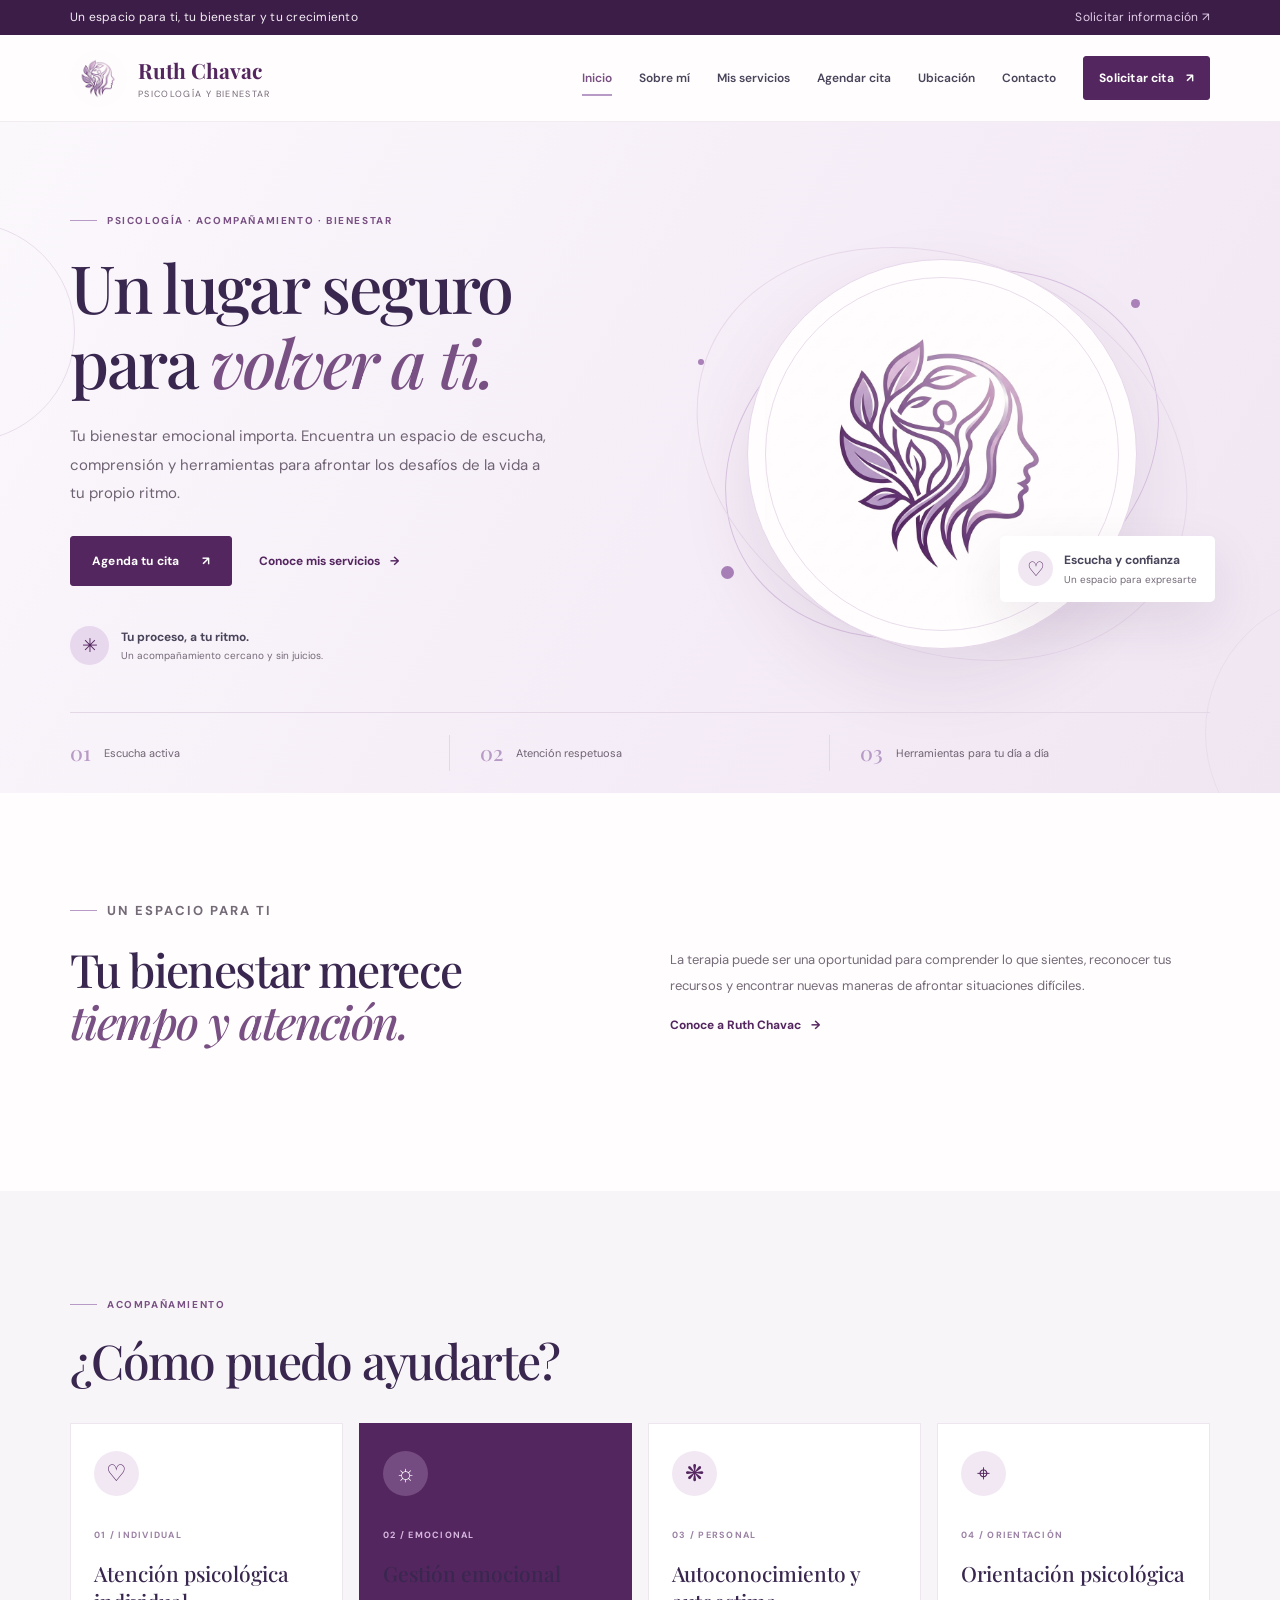
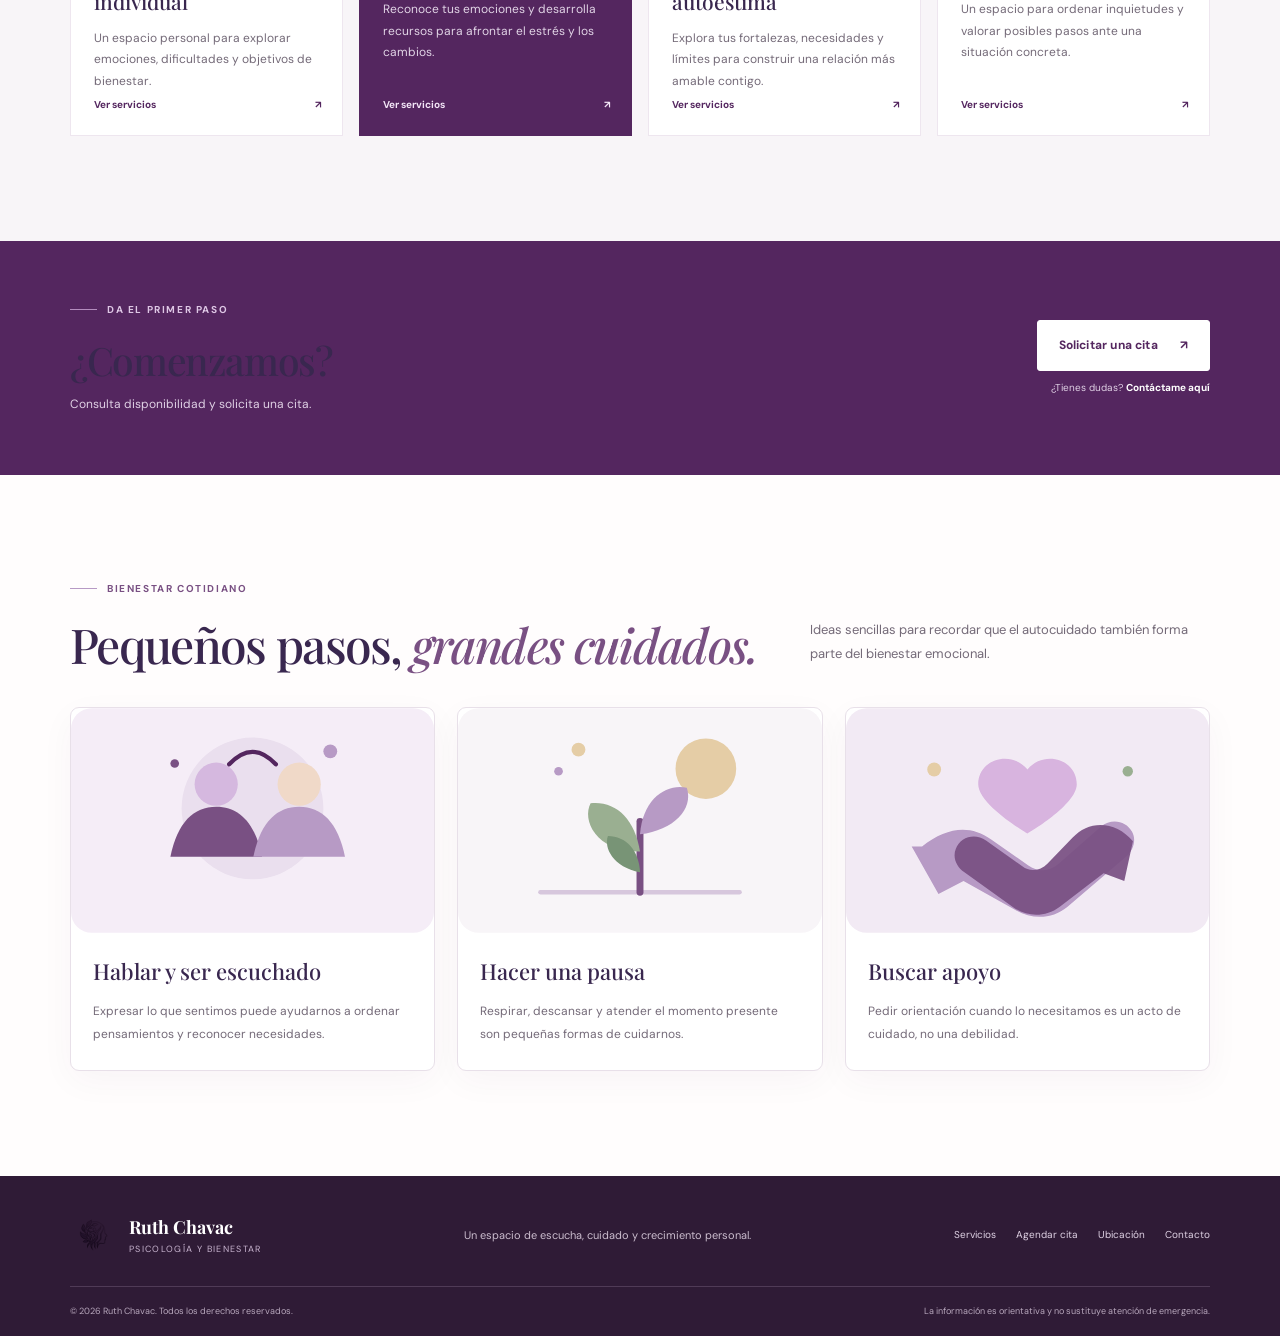
==== index.html @ a1a9e0dd "Add files via upload" ====
<!DOCTYPE html>
<html lang="es">

<head>
    <meta charset="UTF-8">
    <meta name="viewport" content="width=device-width, initial-scale=1.0">

    <meta
        name="description"
        content="Psicología y bienestar emocional con Ruth Chavac."
    >

    <title>Inicio | Ruth Chavac</title>

    <!-- Fuentes de Google -->
    <link rel="preconnect" href="https://fonts.googleapis.com">
    <link
        rel="preconnect"
        href="https://fonts.gstatic.com"
        crossorigin
    >

    <link
        href="https://fonts.googleapis.com/css2?family=DM+Sans:wght@400;500;600;700&family=Playfair+Display:wght@500;600;700&display=swap"
        rel="stylesheet"
    >

    <!-- Estilos y JavaScript -->
    <link rel="stylesheet" href="styles.css">
    <script src="script.js" defer></script>
</head>

<body>

    <!-- Barra superior -->
    <div class="topbar">
        <div class="container topbar-inner">

            <span>
                Un espacio para ti, tu bienestar y tu crecimiento
            </span>

            <a href="contacto.html">
                Solicitar información
                <span aria-hidden="true">↗</span>
            </a>

        </div>
    </div>

    <!-- Encabezado y menú de navegación -->
    <header class="header">
        <div class="container nav-wrap">

            <!-- Logotipo y nombre -->
            <a
                class="brand"
                href="index.html"
                aria-label="Ruth Chavac, inicio"
            >
                <img
                    src="logo-ruth-chavac.jpg"
                    alt="Logotipo de Ruth Chavac"
                >

                <span>
                    <strong>Ruth Chavac</strong>
                    <small>PSICOLOGÍA Y BIENESTAR</small>
                </span>
            </a>

            <!-- Botón del menú para dispositivos móviles -->
            <button
                class="menu-toggle"
                id="menuToggle"
                aria-label="Abrir menú"
                aria-expanded="false"
            >
                ☰
            </button>

            <!-- Menú principal -->
            <nav class="nav" id="mainNav">
                <a href="index.html" class="active">Inicio</a>
                <a href="sobre-mi.html">Sobre mí</a>
                <a href="servicios.html">Mis servicios</a>
                <a href="agendar.html">Agendar cita</a>
                <a href="ubicacion.html">Ubicación</a>
                <a href="contacto.html">Contacto</a>

                <a class="btn btn-small" href="agendar.html">
                    Solicitar cita
                    <span>↗</span>
                </a>
            </nav>

        </div>
    </header>

    <!-- Contenido principal -->
    <main>

        <!-- Sección principal de bienvenida -->
        <section class="hero" id="inicio">

            <!-- Elementos decorativos -->
            <div class="hero-shape shape-one"></div>
            <div class="hero-shape shape-two"></div>

            <div class="container hero-grid">

                <!-- Texto principal -->
                <div class="hero-copy">

                    <p class="eyebrow">
                        <span class="eyebrow-line"></span>
                        PSICOLOGÍA · ACOMPAÑAMIENTO · BIENESTAR
                    </p>

                    <h1>
                        Un lugar seguro para
                        <em>volver a ti.</em>
                    </h1>

                    <p class="hero-text">
                        Tu bienestar emocional importa. Encuentra un espacio
                        de escucha, comprensión y herramientas para afrontar
                        los desafíos de la vida a tu propio ritmo.
                    </p>

                    <!-- Botones de acción -->
                    <div class="hero-actions">

                        <a class="btn" href="agendar.html">
                            Agenda tu cita
                            <span>↗</span>
                        </a>

                        <a class="text-link" href="servicios.html">
                            Conoce mis servicios
                            <span>→</span>
                        </a>

                    </div>

                    <!-- Mensaje destacado -->
                    <div class="hero-note">

                        <span class="note-icon">✳</span>

                        <span>
                            <strong>Tu proceso, a tu ritmo.</strong>
                            <small>
                                Un acompañamiento cercano y sin juicios.
                            </small>
                        </span>

                    </div>

                </div>

                <!-- Elementos gráficos de la portada -->
                <div class="hero-art">

                    <div class="art-orbit orbit-a"></div>
                    <div class="art-orbit orbit-b"></div>

                    <div class="logo-card">
                        <img
                            src="logo-ruth-chavac.jpg"
                            alt="Logotipo de Ruth Chavac"
                        >
                    </div>

                    <div class="floating-note">

                        <span class="floating-icon">♡</span>

                        <span>
                            <strong>Escucha y confianza</strong>
                            <small>Un espacio para expresarte</small>
                        </span>

                    </div>

                    <!-- Detalles decorativos -->
                    <span class="decor-dot dot-a"></span>
                    <span class="decor-dot dot-b"></span>
                    <span class="decor-dot dot-c"></span>

                </div>

            </div>

            <!-- Características del acompañamiento -->
            <div class="container trust-row">

                <div>
                    <strong>01</strong>
                    <span>Escucha activa</span>
                </div>

                <div>
                    <strong>02</strong>
                    <span>Atención respetuosa</span>
                </div>

                <div>
                    <strong>03</strong>
                    <span>Herramientas para tu día a día</span>
                </div>

            </div>

        </section>

        <!-- Presentación breve -->
        <section class="section">
            <div class="container split-feature">

                <div>
                    <p class="eyebrow">
                        <span class="eyebrow-line"></span>
                        UN ESPACIO PARA TI
                    </p>

                    <h2>
                        Tu bienestar merece
                        <br>
                        <em>tiempo y atención.</em>
                    </h2>
                </div>

                <div>
                    <p>
                        La terapia puede ser una oportunidad para comprender
                        lo que sientes, reconocer tus recursos y encontrar
                        nuevas maneras de afrontar situaciones difíciles.
                    </p>

                    <a class="text-link" href="sobre-mi.html">
                        Conoce a Ruth Chavac
                        <span>→</span>
                    </a>
                </div>

            </div>
        </section>

        <!-- Sección de servicios -->
        <section class="section services-section">
            <div class="container">

                <!-- Encabezado de los servicios -->
                <div class="section-heading">

                    <div>
                        <p class="eyebrow">
                            <span class="eyebrow-line"></span>
                            ACOMPAÑAMIENTO
                        </p>

                        <h2>¿Cómo puedo ayudarte?</h2>
                    </div>

               
                </div>

                <!-- Tarjetas de servicios -->
                <div class="services-grid">

                    <!-- Servicio 1 -->
                    <article class="service-card">

                        <div class="service-icon">♡</div>

                        <span class="service-number">
                            01 / INDIVIDUAL
                        </span>

                        <h3>Atención psicológica individual</h3>

                        <p>
                            Un espacio personal para explorar emociones,
                            dificultades y objetivos de bienestar.
                        </p>

                        <a href="servicios.html" class="service-link">
                            Ver servicios
                            <span>↗</span>
                        </a>

                    </article>

                    <!-- Servicio 2 -->
                    <article class="service-card featured">

                        <div class="service-icon">☼</div>

                        <span class="service-number">
                            02 / EMOCIONAL
                        </span>

                        <h3>Gestión emocional</h3>

                        <p>
                            Reconoce tus emociones y desarrolla recursos
                            para afrontar el estrés y los cambios.
                        </p>

                        <a href="servicios.html" class="service-link">
                            Ver servicios
                            <span>↗</span>
                        </a>

                    </article>

                    <!-- Servicio 3 -->
                    <article class="service-card">

                        <div class="service-icon">❋</div>

                        <span class="service-number">
                            03 / PERSONAL
                        </span>

                        <h3>Autoconocimiento y autoestima</h3>

                        <p>
                            Explora tus fortalezas, necesidades y límites
                            para construir una relación más amable contigo.
                        </p>

                        <a href="servicios.html" class="service-link">
                            Ver servicios
                            <span>↗</span>
                        </a>

                    </article>

                    <!-- Servicio 4 -->
                    <article class="service-card">

                        <div class="service-icon">⌖</div>

                        <span class="service-number">
                            04 / ORIENTACIÓN
                        </span>

                        <h3>Orientación psicológica</h3>

                        <p>
                            Un espacio para ordenar inquietudes y valorar
                            posibles pasos ante una situación concreta.
                        </p>

                        <a href="servicios.html" class="service-link">
                            Ver servicios
                            <span>↗</span>
                        </a>

                    </article>

                </div>

              

            </div>
        </section>

        <!-- Llamada a la acción -->
        <section class="contact-strip">
            <div class="container contact-inner">

                <div>
                    <p class="eyebrow light">
                        <span class="eyebrow-line"></span>
                        DA EL PRIMER PASO
                    </p>

                    <h2>¿Comenzamos?</h2>

                    <p>
                        Consulta disponibilidad y solicita una cita.
                    </p>
                </div>

                <div class="contact-actions">

                    <a class="btn btn-light" href="agendar.html">
                        Solicitar una cita
                        <span>↗</span>
                    </a>

                    <p>
                        ¿Tienes dudas?
                        <a href="contacto.html">
                            <strong>Contáctame aquí</strong>
                        </a>
                    </p>

                </div>

            </div>
        </section>

    </main>

        <section class="section visual-wellbeing" aria-labelledby="visual-title">
            <div class="container">
                <div class="section-heading"><div><p class="eyebrow"><span class="eyebrow-line"></span> BIENESTAR COTIDIANO</p><h2 id="visual-title">Pequeños pasos, <em>grandes cuidados.</em></h2></div><p>Ideas sencillas para recordar que el autocuidado también forma parte del bienestar emocional.</p></div>
                <div class="wellbeing-grid">
                    <article class="wellbeing-card"><img src="escucha.svg" alt="Ilustración de dos personas conversando"><h3>Hablar y ser escuchado</h3><p>Expresar lo que sentimos puede ayudarnos a ordenar pensamientos y reconocer necesidades.</p></article>
                    <article class="wellbeing-card"><img src="pausa.svg" alt="Ilustración de una planta creciendo junto a un sol"><h3>Hacer una pausa</h3><p>Respirar, descansar y atender el momento presente son pequeñas formas de cuidarnos.</p></article>
                    <article class="wellbeing-card"><img src="apoyo.svg" alt="Ilustración de manos que ofrecen apoyo"><h3>Buscar apoyo</h3><p>Pedir orientación cuando lo necesitamos es un acto de cuidado, no una debilidad.</p></article>
                </div>
            </div>
        </section>

    <!-- Pie de página -->
    <footer class="footer">

        <div class="container footer-main">

            <!-- Marca -->
            <a class="brand footer-brand" href="index.html">

                <img
                    src="logo-ruth-chavac.jpg"
                    alt=""
                >

                <span>
                    <strong>Ruth Chavac</strong>
                    <small>PSICOLOGÍA Y BIENESTAR</small>
                </span>

            </a>

            <p>
                Un espacio de escucha, cuidado y crecimiento personal.
            </p>

            <!-- Enlaces del pie de página -->
            <div class="footer-links">
                <a href="servicios.html">Servicios</a>
                <a href="agendar.html">Agendar cita</a>
                <a href="ubicacion.html">Ubicación</a>
                <a href="contacto.html">Contacto</a>
            </div>

        </div>

        <!-- Derechos y aviso -->
        <div class="container footer-bottom">

            <span>
                © <span id="year"></span>
                Ruth Chavac. Todos los derechos reservados.
            </span>

            <span>
                La información es orientativa y no sustituye atención
                de emergencia.
            </span>

        </div>

    </footer>

    <!-- Botón para volver al inicio -->
    <button
        id="backToTop"
        class="back-to-top"
        aria-label="Volver arriba"
    >
        ↑
    </button>

</body>
</html>
---- styles.css ----
/* Ruth Chavac — paleta inspirada en el logotipo: ciruela, lavanda y marfil */
:root{--plum:#54265f;--plum-dark:#3c1d47;--purple:#795083;--lavender:#b79ac5;--lilac:#eadfee;--pale:#f8f5f8;--cream:#fffdfd;--ink:#302638;--muted:#746a78;--line:#e8e0e9;--white:#fff;--shadow:0 20px 55px rgba(66,34,75,.10)}
*{box-sizing:border-box}html{scroll-behavior:smooth;scroll-padding-top:90px}body{margin:0;background:var(--cream);color:var(--ink);font-family:"DM Sans",sans-serif;font-size:15px;line-height:1.7}a{color:inherit;text-decoration:none}button,input,select{font:inherit}.container{width:min(1140px,calc(100% - 48px));margin:0 auto}.topbar{background:var(--plum-dark);color:#f4edf6;font-size:12px;letter-spacing:.02em}.topbar-inner{min-height:35px;display:flex;align-items:center;justify-content:space-between}.topbar a{color:#e3cfe9}.header{position:sticky;top:0;z-index:20;background:rgba(255,253,253,.94);backdrop-filter:blur(12px);border-bottom:1px solid rgba(84,38,95,.08)}.nav-wrap{min-height:86px;display:flex;align-items:center;justify-content:space-between;gap:25px}.brand{display:flex;align-items:center;gap:11px;flex-shrink:0}.brand img{width:57px;height:57px;object-fit:contain;border-radius:50%;mix-blend-mode:multiply}.brand span{display:flex;flex-direction:column;line-height:1.35}.brand strong{font-family:"Playfair Display",serif;font-size:21px;color:var(--plum)}.brand small{font-size:9px;letter-spacing:.15em;color:var(--muted);margin-top:4px}.nav{display:flex;align-items:center;gap:27px;font-size:12px;font-weight:600}.nav>a:not(.btn){transition:color .2s}.nav>a:not(.btn):hover,.text-link:hover{color:var(--purple)}.btn{display:inline-flex;align-items:center;justify-content:center;gap:22px;padding:14px 21px;border:1px solid var(--plum);border-radius:3px;background:var(--plum);color:white;font-size:12px;font-weight:700;letter-spacing:.015em;transition:transform .2s,background .2s,box-shadow .2s;cursor:pointer}.btn:hover{background:var(--plum-dark);transform:translateY(-2px);box-shadow:0 9px 22px #54265f26}.btn-small{padding:11px 15px;gap:12px}.menu-toggle{display:none;background:none;border:0;color:var(--plum);font-size:26px;cursor:pointer}.hero{position:relative;overflow:hidden;background:linear-gradient(120deg,#fbf8fc 0%,#f5edf7 56%,#f0e6f2 100%);padding:78px 0 0}.hero-grid{position:relative;z-index:1;display:grid;grid-template-columns:1.02fr .98fr;align-items:center;min-height:465px;gap:45px}.hero-copy{padding:12px 0 42px}.eyebrow{display:flex;align-items:center;gap:10px;color:var(--purple);font-size:10px;letter-spacing:.16em;font-weight:700;margin:0 0 20px}.eyebrow-line{display:inline-block;width:27px;height:1px;background:var(--lavender)}h1,h2,h3,p{margin-top:0}h1,h2{font-family:"Playfair Display",serif;font-weight:500;line-height:1.13;letter-spacing:-.035em}h1{font-size:clamp(43px,5.2vw,68px);max-width:610px;margin-bottom:23px}h1 em,h2 em{font-weight:500;color:var(--purple)}.hero-text{max-width:485px;color:#6f6373;font-size:15px;line-height:1.9}.hero-actions{display:flex;align-items:center;gap:27px;margin-top:28px}.text-link{font-size:12px;font-weight:700;color:var(--plum);transition:color .2s}.text-link span{margin-left:7px}.hero-note{display:flex;align-items:center;gap:12px;margin-top:40px}.note-icon{display:grid;place-items:center;width:39px;height:39px;border-radius:50%;background:#e8d8ed;color:var(--plum);font-size:19px}.hero-note span:last-child,.floating-note span:last-child{display:flex;flex-direction:column}.hero-note strong,.floating-note strong{font-size:12px}.hero-note small,.floating-note small{font-size:10px;color:var(--muted)}.hero-art{position:relative;display:flex;align-items:center;justify-content:center;min-height:420px}.logo-card{position:relative;z-index:2;width:min(390px,83%);aspect-ratio:1/1;display:grid;place-items:center;border-radius:50%;background:#fffdfd;border:1px solid #e6d6ea;box-shadow:0 30px 75px #54265f18;overflow:hidden}.logo-card:before{content:"";position:absolute;inset:17px;border:1px solid #e9ddec;border-radius:50%}.logo-card img{width:91%;height:91%;object-fit:contain;mix-blend-mode:multiply}.art-orbit{position:absolute;border:1px solid #d9c3e0;border-radius:50%;transform:rotate(-25deg)}.orbit-a{width:450px;height:350px}.orbit-b{width:510px;height:390px;transform:rotate(25deg);border-color:#e7d9ea}.floating-note{position:absolute;z-index:3;right:-5px;bottom:62px;display:flex;align-items:center;gap:11px;background:white;padding:14px 18px;box-shadow:var(--shadow);border-radius:5px}.floating-icon{display:grid;place-items:center;background:#f1e7f3;color:var(--plum);width:35px;height:35px;border-radius:50%;font-size:20px}.decor-dot{position:absolute;width:9px;height:9px;background:#a980b8;border-radius:50%}.dot-a{top:55px;right:70px}.dot-b{bottom:85px;left:48px;width:13px;height:13px}.dot-c{top:115px;left:25px;width:6px;height:6px}.hero-shape{position:absolute;border:1px solid #e9ddec;border-radius:50%}.shape-one{width:220px;height:220px;left:-145px;top:100px}.shape-two{width:280px;height:280px;right:-205px;bottom:-80px}.trust-row{position:relative;z-index:2;display:grid;grid-template-columns:repeat(3,1fr);border-top:1px solid #e4d8e7;padding:22px 0;margin-top:5px}.trust-row div{display:flex;align-items:center;gap:13px;padding-left:30px;border-right:1px solid #e4d8e7}.trust-row div:first-child{padding-left:0}.trust-row div:last-child{border:0}.trust-row strong{font-family:"Playfair Display",serif;font-size:21px;color:var(--lavender);font-weight:500}.trust-row span{font-size:11px;color:#6e6272}.section{padding:105px 0}.intro-grid{display:grid;grid-template-columns:.55fr 1.05fr .9fr;gap:35px;align-items:start}.section-kicker{display:flex;gap:10px;align-items:center;color:var(--purple);font-size:10px;letter-spacing:.15em;font-weight:700;padding-top:10px}.intro-content h2,.section-heading h2,.booking-copy h2,.location-copy h2{font-size:clamp(34px,4vw,48px);margin-bottom:21px}.lead{font-family:"Playfair Display",serif;font-size:20px;color:var(--purple);margin-bottom:12px}.intro-content>p:not(.lead){font-size:13px;color:var(--muted);line-height:2}.demo-note{border-left:2px solid var(--lavender);padding:10px 13px;background:var(--pale);font-size:11px!important}.intro-content .text-link{display:inline-block;margin-top:10px}.intro-visual{position:relative;min-height:330px;display:grid;place-items:center}.visual-ring{position:absolute;width:270px;height:270px;border:1px solid #d7c0de;border-radius:50%;box-shadow:0 0 0 20px #f8f2fa,0 0 0 21px #eaddec}.quote-card{position:relative;width:235px;min-height:205px;padding:28px;background:linear-gradient(145deg,#5b3268,#3f2149);color:white;display:flex;flex-direction:column;justify-content:center;box-shadow:var(--shadow)}.quote-mark{font-family:Georgia,serif;font-size:50px;line-height:.8;color:#d7b9e0}.quote-card p{font-family:"Playfair Display",serif;font-size:19px;line-height:1.5;margin:10px 0}.quote-signature{font-size:10px;color:#ddc9e3;letter-spacing:.1em}.leaf-mark{position:absolute;right:10px;top:18px;color:#b999c4;font-size:30px}.services-section{background:var(--pale)}.section-heading{display:flex;align-items:end;justify-content:space-between;gap:50px;margin-bottom:38px}.section-heading h2{margin-bottom:0}.section-heading>p{max-width:420px;color:var(--muted);font-size:13px;margin-bottom:5px}.services-grid{display:grid;grid-template-columns:repeat(4,1fr);gap:16px}.service-card{position:relative;min-height:300px;padding:27px 23px;background:white;border:1px solid #eee6ef;transition:transform .25s,box-shadow .25s}.service-card:hover{transform:translateY(-5px);box-shadow:var(--shadow)}.service-card.featured{background:var(--plum);color:white;border-color:var(--plum)}.service-icon{width:45px;height:45px;display:grid;place-items:center;border-radius:50%;background:#f2e8f4;color:var(--plum);font-size:23px;margin-bottom:25px}.featured .service-icon{background:#754c81;color:white}.service-number{font-size:9px;letter-spacing:.14em;color:#9b81a4;font-weight:700}.featured .service-number{color:#d7b8df}.service-card h3{font-family:"Playfair Display",serif;font-size:21px;line-height:1.35;font-weight:500;margin:12px 0}.service-card p{font-size:12px;line-height:1.85;color:var(--muted);margin-bottom:20px}.featured p{color:#e1d4e6}.service-link{position:absolute;bottom:22px;left:23px;right:20px;display:flex;justify-content:space-between;align-items:center;font-size:10px;font-weight:700;color:var(--plum)}.featured .service-link{color:#f3e6f7}.disclaimer{font-size:10px;color:#8b7d8e;margin:20px 0 0}.process-band{padding:70px 0;background:linear-gradient(120deg,#4b2857,#61396c);color:white}.process-inner{display:grid;grid-template-columns:1fr .85fr;align-items:center;gap:70px}.eyebrow.light{color:#dec7e5}.light .eyebrow-line{background:#b38cbd}.process-inner h2,.contact-inner h2{font-size:clamp(32px,4vw,45px);margin-bottom:0}.process-inner h2 em{color:#d8b9e1}.process-steps{display:grid;gap:20px}.process-steps>div{display:flex;align-items:center;gap:17px}.process-steps>div>span{display:grid;place-items:center;flex:0 0 38px;height:38px;border:1px solid #a986b4;border-radius:50%;color:#ead8ef;font-family:"Playfair Display",serif;font-size:17px}.process-steps p{display:flex;flex-direction:column;margin:0}.process-steps strong{font-size:12px}.process-steps small{color:#d5c3db;font-size:11px}.booking-grid{display:grid;grid-template-columns:.85fr 1.15fr;gap:85px;align-items:start}.booking-copy{padding-top:25px}.booking-copy>p:not(.eyebrow){font-size:13px;color:var(--muted);line-height:2;max-width:410px}.booking-perk{display:flex;gap:13px;margin-top:26px}.booking-perk>span{display:grid;place-items:center;flex:0 0 28px;height:28px;border-radius:50%;background:#eee2f1;color:var(--plum);font-size:13px}.booking-perk div{display:flex;flex-direction:column}.booking-perk strong{font-size:12px}.booking-perk small{font-size:11px;color:var(--muted);margin-top:3px}.booking-form{background:white;border:1px solid var(--line);padding:34px;box-shadow:0 18px 55px #4d2a5810}.form-heading{display:flex;justify-content:space-between;align-items:center;margin-bottom:24px}.form-overline{font-size:9px;letter-spacing:.15em;color:var(--purple);font-weight:700}.form-heading h3{font-family:"Playfair Display",serif;font-weight:500;font-size:27px;margin:3px 0 0}.form-flower{font-size:28px;color:var(--lavender)}.booking-form label{display:flex;flex-direction:column;gap:7px;font-size:11px;font-weight:700;margin-bottom:17px}.form-row{display:grid;grid-template-columns:1fr 1fr;gap:15px}.booking-form input:not([type=checkbox]),.booking-form select{width:100%;min-width:0;border:1px solid #e4dce6;background:#fdfbfd;padding:12px 11px;color:var(--ink);border-radius:2px;outline:none;font-size:11px;font-weight:400;transition:border .2s,box-shadow .2s}.booking-form input:focus,.booking-form select:focus{border-color:#a883b5;box-shadow:0 0 0 3px #eadfee}.booking-form input::placeholder{color:#a69aa9}.optional{font-weight:400;color:#8e8291}.booking-form .consent{flex-direction:row;align-items:flex-start;gap:10px;font-size:10px;line-height:1.7;color:var(--muted);font-weight:400}.consent input{margin-top:4px;accent-color:var(--plum)}.submit-btn{width:100%;margin-top:3px}.form-privacy{font-size:9px;line-height:1.7;color:#948797;margin:13px 0 0}.form-message{display:none;margin-top:15px;padding:13px;background:#f0e8f3;color:var(--plum);font-size:12px;border-left:3px solid var(--purple)}.form-message.visible{display:block}.location-section{background:#faf7fb}.location-grid{display:grid;grid-template-columns:.8fr 1.2fr;gap:70px;align-items:center}.location-copy>p:not(.eyebrow){color:var(--muted);font-size:13px;line-height:1.9}.location-detail{display:flex;gap:14px;align-items:center;margin:25px 0}.detail-icon{display:grid;place-items:center;width:42px;height:42px;border:1px solid #e3d5e8;border-radius:50%;font-size:20px;color:var(--plum)}.location-detail div{display:flex;flex-direction:column}.location-detail strong{font-size:12px}.location-detail small{font-size:11px;color:var(--muted)}.location-copy .text-link{display:inline-block;margin-top:8px}.map-placeholder{position:relative;min-height:350px;overflow:hidden;background:#eee5f0;border:1px solid #e2d3e7;display:grid;place-items:center}.map-grid{position:absolute;inset:-20%;opacity:.6;background-image:linear-gradient(28deg,transparent 46%,#d5c3dc 47%,#d5c3dc 48%,transparent 49%),linear-gradient(112deg,transparent 46%,#d5c3dc 47%,#d5c3dc 48%,transparent 49%),linear-gradient(0deg,transparent 48%,#fff 49%,#fff 51%,transparent 52%);background-size:110px 90px,150px 120px,80px 80px;transform:rotate(-9deg)}.map-pin{position:relative;z-index:1;display:grid;place-items:center;width:66px;height:66px;border-radius:50% 50% 50% 8px;transform:rotate(-45deg);background:var(--plum);box-shadow:0 10px 30px #54265f3b}.map-pin span{color:white;font-size:30px;transform:rotate(45deg)}.map-label{position:absolute;z-index:2;bottom:28px;left:28px;right:28px;display:flex;flex-direction:column;background:white;padding:16px 20px;box-shadow:var(--shadow)}.map-label strong{font-size:12px}.map-label small{font-size:10px;color:var(--muted)}.map-caption{position:absolute;top:18px;right:18px;background:#fffdfddd;color:var(--purple);font-size:9px;letter-spacing:.12em;padding:7px 10px}.contact-strip{background:var(--plum);color:white;padding:60px 0}.contact-inner{display:flex;align-items:center;justify-content:space-between;gap:35px}.contact-inner h2{font-size:39px}.contact-inner>div:first-child>p:last-child{color:#e0d1e5;font-size:12px;margin:12px 0 0}.btn-light{background:#fff;color:var(--plum);border-color:#fff}.btn-light:hover{background:#f1e6f4;color:var(--plum-dark)}.contact-actions{text-align:right}.contact-actions p{font-size:10px;color:#e0d1e5;margin:8px 0 0}.contact-actions strong{color:white}.footer{background:#2f1b36;color:white;padding:35px 0 0}.footer-main{display:flex;align-items:center;justify-content:space-between;gap:20px;padding-bottom:27px}.footer-brand img{width:48px;height:48px;background:#fff;border-radius:50%}.footer-brand strong{color:#fff;font-size:18px}.footer-brand small{color:#c9b5d0}.footer-main>p{font-size:11px;color:#cbbdce;margin:0}.footer-links{display:flex;gap:20px;font-size:10px;color:#e0d3e5}.footer-links a:hover{color:#fff}.footer-bottom{display:flex;justify-content:space-between;gap:20px;border-top:1px solid #503b57;padding:17px 0;color:#b7a7bc;font-size:9px}.back-to-top{position:fixed;right:22px;bottom:22px;z-index:10;width:40px;height:40px;border:0;background:var(--plum);color:white;font-size:20px;box-shadow:var(--shadow);cursor:pointer;opacity:0;pointer-events:none;transition:opacity .2s}.back-to-top.visible{opacity:1;pointer-events:auto}
@media(max-width:1000px){.nav{gap:15px}.nav-wrap{gap:15px}.nav>a:not(.btn){font-size:11px}.services-grid{grid-template-columns:repeat(2,1fr)}.intro-grid{grid-template-columns:.4fr 1fr}.intro-visual{grid-column:2;min-height:260px}.booking-grid{gap:40px}.location-grid{gap:35px}}
@media(max-width:760px){.container{width:min(100% - 34px,540px)}.topbar-inner{justify-content:center;text-align:center;min-height:32px}.topbar-inner>span{font-size:10px}.topbar-inner>a{display:none}.nav-wrap{min-height:73px}.brand img{width:48px;height:48px}.brand strong{font-size:18px}.menu-toggle{display:block}.nav{display:none;position:absolute;top:73px;left:0;right:0;padding:20px 24px 25px;background:#fffdfd;box-shadow:0 15px 20px #3c1d4710;align-items:stretch;flex-direction:column;gap:17px}.nav.open{display:flex}.nav>a:not(.btn){font-size:13px}.nav .btn{align-self:flex-start}.hero{padding-top:38px}.hero-grid{grid-template-columns:1fr;gap:0}.hero-copy{padding:20px 0 0}.hero-copy .eyebrow{font-size:9px}h1{font-size:48px}.hero-text{font-size:13px}.hero-art{min-height:330px;margin-top:0}.logo-card{width:min(285px,75%)}.orbit-a{width:350px;height:270px}.orbit-b{width:380px;height:300px}.floating-note{right:0;bottom:28px;padding:10px 12px}.trust-row{grid-template-columns:1fr;gap:12px;padding:20px 0}.trust-row div,.trust-row div:first-child{padding:0;border:0}.trust-row strong{font-size:18px}.section{padding:70px 0}.intro-grid{grid-template-columns:1fr;gap:22px}.section-kicker{padding-top:0}.intro-content h2,.section-heading h2,.booking-copy h2,.location-copy h2{font-size:38px}.intro-visual{grid-column:auto;min-height:300px}.section-heading{display:block}.section-heading>p{margin-top:17px}.services-grid{grid-template-columns:1fr}.service-card{min-height:260px;padding:24px}.service-link{left:24px}.process-band{padding:55px 0}.process-inner{grid-template-columns:1fr;gap:30px}.process-inner h2{font-size:36px}.booking-grid{grid-template-columns:1fr;gap:30px}.booking-copy{padding-top:0}.booking-form{padding:24px 18px}.form-row{grid-template-columns:1fr;gap:0}.location-grid{grid-template-columns:1fr;gap:30px}.map-placeholder{min-height:290px}.contact-inner{align-items:flex-start;flex-direction:column}.contact-inner h2{font-size:34px}.contact-actions{text-align:left}.footer-main{align-items:flex-start;flex-direction:column}.footer-main>p{max-width:280px}.footer-bottom{flex-direction:column;gap:7px}.back-to-top{right:14px;bottom:14px}}
@media(prefers-reduced-motion:reduce){html{scroll-behavior:auto}*,*:before,*:after{transition:none!important}}


.nav a.active{color:var(--purple);position:relative}.nav a.active:after{content:"";position:absolute;left:0;right:0;bottom:-8px;height:2px;background:var(--lavender)}.page-hero{padding:74px 0 68px;background:linear-gradient(120deg,#fbf8fc,#f0e6f2);border-bottom:1px solid #eee4f0}.page-hero h1{font-size:clamp(42px,5vw,61px);max-width:800px;margin:0 0 18px}.page-hero p:not(.eyebrow){max-width:650px;color:var(--muted);font-size:14px}.about-page-grid{display:grid;grid-template-columns:.75fr 1.25fr;gap:70px;align-items:center}.about-logo{min-height:330px;display:grid;place-items:center;background:#f7f0f8;border:1px solid #eaddec;border-radius:48% 48% 46% 46%;overflow:hidden}.about-logo img{width:100%;max-width:350px;mix-blend-mode:multiply}.about-page-grid h2,.contact-page-grid h2{font-family:"Playfair Display",serif;font-size:clamp(34px,4vw,47px);font-weight:500;line-height:1.2}.about-page-grid p:not(.eyebrow),.contact-page-grid p:not(.eyebrow){font-size:13px;color:var(--muted);line-height:2}.notice{padding:14px 16px;background:#f5edf7;border-left:3px solid var(--lavender);font-size:11px;line-height:1.8;color:#6b5572;margin:24px 0}.about-page-grid .btn{margin-top:8px}.soft-section{background:var(--pale)}.values-grid{display:grid;grid-template-columns:repeat(3,1fr);gap:24px}.values-grid>div{background:#fff;padding:28px;border:1px solid var(--line)}.values-grid span{font-family:"Playfair Display",serif;font-size:25px;color:var(--lavender)}.values-grid h3{font-family:"Playfair Display",serif;font-size:22px;font-weight:500;margin:12px 0}.values-grid p{font-size:12px;color:var(--muted);line-height:1.9;margin-bottom:0}.service-notice{margin-top:30px}.center-action{text-align:center;margin-top:28px}.split-feature{display:grid;grid-template-columns:1fr 1fr;gap:60px;align-items:center}.split-feature h2{font-size:clamp(34px,4vw,46px)}.split-feature p{color:var(--muted);font-size:13px;line-height:2}.contact-page-grid{display:grid;grid-template-columns:1fr .8fr;gap:70px;align-items:start}.contact-info-card{display:flex;align-items:center;gap:14px;margin:25px 0}.contact-info-card div{display:flex;flex-direction:column}.contact-info-card strong{font-size:12px}.contact-info-card small{font-size:11px;color:var(--muted)}.contact-panel{position:relative;padding:40px;background:linear-gradient(145deg,#5b3268,#3f2149);color:#fff;overflow:hidden}.contact-panel .eyebrow{color:#dec7e5}.contact-panel h2{font-size:33px;color:white}.contact-panel p:not(.eyebrow){color:#e0d1e5}.contact-panel .text-link{display:block;color:#f1e2f6;margin-top:23px}.panel-flower{position:absolute;right:24px;top:14px;color:#bd9ac9;font-size:33px}.booking-form{border-radius:3px}
@media(max-width:1000px){.about-page-grid,.contact-page-grid{gap:35px}.nav{gap:12px}.nav a{font-size:10px!important}}
@media(max-width:760px){.page-hero{padding:48px 0 42px}.page-hero h1{font-size:43px}.about-page-grid,.contact-page-grid,.split-feature{grid-template-columns:1fr;gap:30px}.about-logo{min-height:240px}.about-logo img{max-width:260px}.values-grid{grid-template-columns:1fr}.contact-panel{padding:30px 24px}.nav a.active:after{display:none}}

/* Mejoras de presentación profesional y componentes de evaluación */
.profile-section{background:#fffdfd}.section-heading{display:flex;align-items:end;justify-content:space-between;gap:35px;margin-bottom:36px}.section-heading h2{font-size:clamp(34px,4vw,48px);margin-bottom:0}.section-heading>p{max-width:400px;color:var(--muted);font-size:13px;line-height:1.9;margin-bottom:4px}.profile-cards{display:grid;grid-template-columns:repeat(3,1fr);gap:20px}.profile-card{padding:28px;background:white;border:1px solid var(--line);box-shadow:0 10px 35px rgba(66,34,75,.04);border-radius:8px}.profile-number{font-size:9px;letter-spacing:.14em;font-weight:700;color:var(--purple)}.profile-card h3,.cv-panel h3,.approach-step h3,.wellbeing-card h3{font-family:'Playfair Display',serif;font-weight:500;font-size:22px;margin:15px 0 10px}.profile-card p,.cv-panel p,.approach-step p,.wellbeing-card p{font-size:12px;line-height:1.9;color:var(--muted);margin:0}.cv-panel{margin-top:24px;padding:30px 34px;display:flex;align-items:center;justify-content:space-between;gap:30px;background:linear-gradient(120deg,#f8f2fa,#f0e6f2);border:1px solid #e9ddec;border-radius:8px}.cv-panel h3{margin:8px 0}.cv-panel p:not(.eyebrow){max-width:620px}.cv-panel .eyebrow{margin-bottom:5px}.approach-infographic{display:grid;grid-template-columns:repeat(4,1fr);gap:15px}.approach-step{display:flex;gap:13px;padding:22px 18px;background:white;border:1px solid var(--line);border-radius:8px}.approach-step>span{flex-shrink:0;display:grid;place-items:center;width:37px;height:37px;border-radius:50%;background:#eadfee;color:var(--plum);font-family:'Playfair Display',serif;font-size:17px}.approach-step h3{font-size:19px;margin:2px 0 8px}.video-grid{display:grid;grid-template-columns:1fr 1fr;gap:60px;align-items:center}.video-grid h2{font-size:clamp(34px,4vw,46px)}.video-grid p:not(.eyebrow){font-size:13px;line-height:1.9;color:var(--muted)}.video-instruction{padding:13px 16px;border-left:3px solid var(--lavender);background:#f8f3fa;font-size:11px!important}.video-placeholder{min-height:280px;display:flex;align-items:center;justify-content:center;flex-direction:column;gap:12px;text-align:center;padding:30px;background:linear-gradient(145deg,#f5edf7,#e9dced);border:1px dashed #b79ac5;border-radius:10px;color:var(--plum)}.video-placeholder small{max-width:270px;color:var(--muted);font-size:11px}.play-mark{display:grid;place-items:center;width:64px;height:64px;border-radius:50%;background:var(--plum);color:#fff;padding-left:4px;box-shadow:0 10px 25px #54265f25}.wellbeing-grid{display:grid;grid-template-columns:repeat(3,1fr);gap:22px}.wellbeing-card{overflow:hidden;border:1px solid var(--line);border-radius:9px;background:#fff;box-shadow:0 10px 35px rgba(66,34,75,.04)}.wellbeing-card img{display:block;width:100%;height:auto;aspect-ratio:420/260;object-fit:cover}.wellbeing-card h3,.wellbeing-card p{margin-left:22px;margin-right:22px}.wellbeing-card h3{margin-top:20px}.wellbeing-card p{margin-bottom:24px}.social-links{margin-top:28px;padding:18px;background:#f8f3fa;border-radius:6px}.social-links strong{font-size:12px}.social-links p{margin:5px 0 0;color:var(--muted);font-size:11px;line-height:1.7}.contact-info-card a{color:var(--purple);text-decoration:underline;text-underline-offset:3px}.centered-heading{align-items:center;flex-direction:column;text-align:center}.centered-heading>p{max-width:560px}
@media(max-width:760px){.section-heading{display:block}.section-heading>p{margin-top:16px}.profile-cards,.approach-infographic,.wellbeing-grid,.video-grid{grid-template-columns:1fr}.cv-panel{align-items:flex-start;flex-direction:column;padding:24px}.approach-step{padding:20px}.video-grid{gap:25px}.video-placeholder{min-height:220px}}
        :root {
            --ruth-purple: #68478c;
            --ruth-dark: #39274f;
            --ruth-light: #f5f0fa;
            --ruth-pink: #f8edf4;
            --ruth-text: #49445a;
            --ruth-white: #ffffff;
        }

        body {
            color: var(--ruth-text);
            font-family: "DM Sans", sans-serif;
        }

        h1,
        h2,
        h3 {
            color: var(--ruth-dark);
            font-family: "Playfair Display", serif;
        }

        .ruth-container {
            width: min(1120px, 92%);
            margin: 0 auto;
        }

        .ruth-hero {
            padding: 75px 0;
            background: linear-gradient(120deg, #f6f0fa, #fffafd);
        }

        .ruth-hero h1 {
            max-width: 780px;
            margin: 15px 0;
            font-size: clamp(2.2rem, 5vw, 3.5rem);
        }

        .ruth-hero h1 em,
        .ruth-section h2 em {
            color: var(--ruth-purple);
        }

        .ruth-eyebrow {
            color: var(--ruth-purple);
            font-size: 0.76rem;
            font-weight: 700;
            letter-spacing: 2px;
            text-transform: uppercase;
        }

        .ruth-section {
            padding: 70px 0;
        }

        .ruth-soft {
            background: var(--ruth-light);
        }

        .ruth-heading {
            margin-bottom: 35px;
        }

        .ruth-heading h2 {
            margin: 10px 0;
            font-size: clamp(1.9rem, 4vw, 2.7rem);
        }

        .ruth-heading > p {
            max-width: 680px;
            line-height: 1.8;
        }

        .ruth-about-grid {
            display: grid;
            grid-template-columns: minmax(220px, 0.8fr) 1.4fr;
            gap: 45px;
            align-items: start;
        }

        .ruth-photo-frame {
            padding: 12px;
            background: white;
            border-radius: 22px;
            box-shadow: 0 10px 35px rgba(57, 39, 79, 0.09);
        }

        .ruth-photo {
            display: block;
            width: 100%;
            aspect-ratio: 4 / 5;
            object-fit: cover;
            border-radius: 15px;
            background: #eee7f4;
        }

        .ruth-photo-caption {
            margin-top: 14px;
            text-align: center;
            color: var(--ruth-purple);
            font-style: italic;
        }

        .ruth-bio p {
            line-height: 1.85;
            margin-bottom: 17px;
        }

        .ruth-personal-card {
            margin-top: 25px;
            padding: 25px;
            border-radius: 18px;
            background: var(--ruth-light);
        }

        .ruth-personal-card h3 {
            margin-top: 0;
        }

        .ruth-personal-card p {
            margin: 12px 0;
            line-height: 1.7;
        }

        .ruth-profile-grid {
            display: grid;
            grid-template-columns: repeat(3, minmax(0, 1fr));
            gap: 20px;
        }

        .ruth-card {
            padding: 25px;
            background: white;
            border: 1px solid #eee6f4;
            border-radius: 18px;
            box-shadow: 0 8px 25px rgba(57, 39, 79, 0.04);
        }

        .ruth-card-number {
            color: var(--ruth-purple);
            font-size: 0.75rem;
            font-weight: 700;
            letter-spacing: 1.2px;
        }

        .ruth-card h3 {
            margin: 15px 0 12px;
            font-size: 1.35rem;
        }

        .ruth-card p,
        .ruth-card li {
            line-height: 1.75;
        }

        .ruth-card ul {
            padding-left: 20px;
        }

        .ruth-card li {
            margin-bottom: 8px;
        }

        .ruth-date {
            color: var(--ruth-purple);
            font-weight: 700;
        }

        .ruth-cv-panel {
            display: flex;
            justify-content: space-between;
            align-items: center;
            gap: 25px;
            margin-top: 30px;
            padding: 30px;
            background: white;
            border-radius: 18px;
        }

        .ruth-cv-panel h3 {
            margin: 8px 0;
        }

        .ruth-btn {
            display: inline-flex;
            justify-content: center;
            align-items: center;
            gap: 10px;
            padding: 13px 22px;
            border: none;
            border-radius: 30px;
            background: var(--ruth-purple);
            color: white;
            font-weight: 700;
            text-decoration: none;
            transition: background 0.2s, transform 0.2s;
        }

        .ruth-btn:hover {
            background: var(--ruth-dark);
            transform: translateY(-2px);
        }

        /* Infografía */

        .ruth-infographic {
            display: grid;
            grid-template-columns: repeat(4, minmax(0, 1fr));
            gap: 18px;
            margin-top: 30px;
        }

        .ruth-info-step {
            position: relative;
            padding: 25px 20px;
            background: white;
            border-radius: 18px;
            text-align: center;
        }

        .ruth-info-icon {
            display: flex;
            justify-content: center;
            align-items: center;
            width: 68px;
            height: 68px;
            margin: 0 auto 18px;
            border-radius: 50%;
            background: var(--ruth-light);
            font-size: 2rem;
        }

        .ruth-info-step:nth-child(2) .ruth-info-icon {
            background: #f8eaf3;
        }

        .ruth-info-step:nth-child(3) .ruth-info-icon {
            background: #e8f1eb;
        }

        .ruth-info-step:nth-child(4) .ruth-info-icon {
            background: #e8edfa;
        }

        .ruth-info-step h3 {
            margin: 10px 0;
        }

        .ruth-info-step p {
            font-size: 0.92rem;
            line-height: 1.7;
        }

        .ruth-info-number {
            color: var(--ruth-purple);
            font-size: 0.75rem;
            font-weight: 700;
            letter-spacing: 1px;
        }

        /* Pasatiempos */

        .ruth-hobbies-grid {
            display: grid;
            grid-template-columns: repeat(4, minmax(0, 1fr));
            gap: 20px;
        }

        .ruth-hobby {
            padding: 25px 18px;
            border-radius: 18px;
            background: white;
            text-align: center;
        }

        .ruth-hobby-icon {
            font-size: 2.5rem;
        }

        .ruth-hobby h3 {
            margin: 15px 0 8px;
            font-size: 1.2rem;
        }

        .ruth-hobby p {
            font-size: 0.92rem;
            line-height: 1.7;
        }

        /* Videos */

        .ruth-videos-grid {
            display: grid;
            grid-template-columns: repeat(2, minmax(0, 1fr));
            gap: 25px;
        }

        .ruth-video-card {
            padding: 20px;
            background: white;
            border-radius: 18px;
            box-shadow: 0 8px 25px rgba(57, 39, 79, 0.05);
        }

        .ruth-video-card h3 {
            margin-top: 15px;
        }

        .ruth-video-card p {
            line-height: 1.7;
        }

        .ruth-video {
            display: block;
            width: 100%;
            aspect-ratio: 16 / 9;
            border-radius: 12px;
            background: #e9e1f0;
            object-fit: cover;
        }

        .ruth-video-placeholder {
            display: flex;
            min-height: 210px;
            flex-direction: column;
            justify-content: center;
            align-items: center;
            gap: 12px;
            padding: 20px;
            border: 2px dashed #c9b5dc;
            border-radius: 12px;
            background: var(--ruth-light);
            text-align: center;
        }

        .ruth-video-placeholder span {
            font-size: 2.5rem;
        }

        .ruth-note {
            color: #756a82;
            font-size: 0.86rem;
        }

        .ruth-footer-note {
            padding: 25px 0;
            background: var(--ruth-dark);
            color: white;
            text-align: center;
            font-size: 0.88rem;
        }

        @media (max-width: 850px) {
            .ruth-about-grid {
                grid-template-columns: 1fr;
            }

            .ruth-photo-frame {
                max-width: 380px;
                margin: 0 auto;
            }

            .ruth-profile-grid {
                grid-template-columns: 1fr 1fr;
            }

            .ruth-infographic,
            .ruth-hobbies-grid {
                grid-template-columns: 1fr 1fr;
            }

            .ruth-cv-panel {
                align-items: flex-start;
                flex-direction: column;
            }
        }

        @media (max-width: 560px) {
            .ruth-section {
                padding: 45px 0;
            }

            .ruth-profile-grid,
            .ruth-infographic,
            .ruth-hobbies-grid,
            .ruth-videos-grid {
                grid-template-columns: 1fr;
            }

            .ruth-hero {
                padding: 50px 0;
            }

            .ruth-card,
            .ruth-info-step,
            .ruth-hobby {
                padding: 22px;
            }
        }
        
/* Redes sociales: página de contacto */
.social-links {
    margin-top: 28px;
    padding: 24px;
    background: #f7f2fa;
    border: 1px solid #e9dff1;
    border-radius: 18px;
}

.social-links > strong {
    display: block;
    margin-bottom: 8px;
    color: #39274f;
    font-size: 1.15rem;
}

.social-links > p {
    margin-bottom: 18px;
    color: #62586d;
    line-height: 1.7;
}

.social-buttons {
    display: flex;
    flex-wrap: wrap;
    gap: 12px;
}

.social-buttons a {
    display: inline-flex;
    align-items: center;
    justify-content: center;
    gap: 9px;
    padding: 11px 15px;
    border: 1px solid #ded0eb;
    border-radius: 30px;
    background: #fff;
    color: #563875;
    font-size: 0.92rem;
    font-weight: 600;
    text-decoration: none;
    transition: background 0.2s ease,
                color 0.2s ease,
                transform 0.2s ease;
}

.social-buttons a:hover {
    background: #68478c;
    color: #fff;
    transform: translateY(-2px);
}

.social-buttons a:focus-visible {
    outline: 3px solid #a98ac9;
    outline-offset: 3px;
}

@media (max-width: 480px) {
    .social-buttons {
        flex-direction: column;
        align-items: stretch;
    }

    .social-buttons a {
        justify-content: space-between;
    }
}

/* Descripciones ampliadas de servicios */
.service-card p {
    line-height: 1.8;
    margin-bottom: 16px;
}

.services-note {
    max-width: 850px;
    margin: 50px auto 0;
    padding: 32px;
    background: #f7f2fa;
    border: 1px solid #e8dcef;
    border-radius: 20px;
}

.services-note h2 {
    margin: 12px 0 18px;
    color: #39274f;
    font-family: "Playfair Display", serif;
    font-size: clamp(1.6rem, 3vw, 2.2rem);
}

.services-note p {
    line-height: 1.85;
    margin-bottom: 16px;
}

.services-note .btn {
    margin-top: 8px;
}

@media (max-width: 600px) {
    .services-note {
        padding: 23px;
    }
}
 .map-container {
            width: 100%;
            min-height: 420px;
            position: relative;
            overflow: hidden;
            border-radius: 8px;
            border: 1px solid #eaddec;
            background-color: #f5edf7;
        }

        .map-container iframe {
            display: block;
            width: 100%;
            height: 420px;
            border: 0;
        }

        .map-actions {
            display: flex;
            flex-wrap: wrap;
            gap: 12px;
            margin-top: 20px;
        }

        .map-description {
            color: #756b79;
            font-size: 13px;
            line-height: 1.8;
            margin-top: 15px;
        }

        @media (max-width: 768px) {
            .map-container {
                min-height: 330px;
            }

            .map-container iframe {
                height: 330px;
            }
        }
        
/* =========================================================
   RUTH CHAVAC | ANIMACIONES Y MEJORAS DE INTERACCIÓN
   ========================================================= */

/* 1. Variables de animación */
:root {
    --animation-fast: 180ms ease;
    --animation-normal: 350ms ease;
    --animation-slow: 700ms ease;
    --animation-distance: 18px;
}

/* 2. Entrada suave al cargar la página */
@keyframes ruth-fade-in {
    from {
        opacity: 0;
        transform: translateY(var(--animation-distance));
    }

    to {
        opacity: 1;
        transform: translateY(0);
    }
}

@keyframes ruth-fade-left {
    from {
        opacity: 0;
        transform: translateX(-22px);
    }

    to {
        opacity: 1;
        transform: translateX(0);
    }
}

@keyframes ruth-fade-right {
    from {
        opacity: 0;
        transform: translateX(22px);
    }

    to {
        opacity: 1;
        transform: translateX(0);
    }
}

@keyframes ruth-float {
    0%, 100% {
        transform: translateY(0);
    }

    50% {
        transform: translateY(-8px);
    }
}

@keyframes ruth-pulse {
    0%, 100% {
        box-shadow: 0 10px 30px rgba(84, 38, 95, 0.10);
    }

    50% {
        box-shadow: 0 15px 38px rgba(84, 38, 95, 0.18);
    }
}

/* 3. Animaciones iniciales */
.hero-copy {
    animation: ruth-fade-left 700ms ease both;
}

.hero-art {
    animation: ruth-fade-right 800ms ease both;
}

.page-hero .container {
    animation: ruth-fade-in 650ms ease both;
}

.about-logo,
.contact-panel,
.booking-form {
    animation: ruth-fade-in 650ms ease both;
}

/* 4. Tarjetas interactivas */
.service-card,
.profile-card,
.wellbeing-card,
.ruth-card,
.ruth-info-step,
.ruth-hobby,
.values-grid > div {
    transition:
        transform var(--animation-normal),
        box-shadow var(--animation-normal),
        border-color var(--animation-normal);
}

.service-card:hover,
.profile-card:hover,
.wellbeing-card:hover,
.ruth-card:hover,
.ruth-info-step:hover,
.ruth-hobby:hover,
.values-grid > div:hover {
    transform: translateY(-5px);
    box-shadow: 0 16px 38px rgba(66, 34, 75, 0.11);
    border-color: #d8c3e0;
}

.wellbeing-card img {
    transition: transform 450ms ease;
}

.wellbeing-card:hover img {
    transform: scale(1.035);
}

/* Evita que el zoom de la imagen se salga de su tarjeta */
.wellbeing-card {
    overflow: hidden;
}

/* 5. Botones y enlaces */
.btn,
.ruth-btn,
.social-buttons a {
    transition:
        transform var(--animation-fast),
        box-shadow var(--animation-fast),
        background-color var(--animation-fast),
        color var(--animation-fast);
}

.btn:hover,
.ruth-btn:hover,
.social-buttons a:hover {
    transform: translateY(-2px);
}

.btn:focus-visible,
.ruth-btn:focus-visible,
.text-link:focus-visible,
.nav a:focus-visible,
.social-buttons a:focus-visible {
    outline: 3px solid #b79ac5;
    outline-offset: 4px;
}

/* 6. Elementos decorativos */
.floating-note {
    animation: ruth-float 4s ease-in-out infinite;
}

.note-icon,
.floating-icon {
    transition: transform var(--animation-normal);
}

.hero-note:hover .note-icon,
.floating-note:hover .floating-icon {
    transform: rotate(-8deg) scale(1.07);
}

/* 7. Navegación */
.nav a:not(.btn) {
    transition: color var(--animation-fast);
}

.nav a:not(.btn):hover {
    color: var(--purple);
}

.brand img {
    transition: transform var(--animation-normal);
}

.brand:hover img {
    transform: rotate(-5deg) scale(1.04);
}

/* 8. Campos de formularios */
.booking-form input:not([type="checkbox"]),
.booking-form select,
.booking-form textarea {
    transition:
        border-color var(--animation-fast),
        box-shadow var(--animation-fast);
}

.booking-form input:focus,
.booking-form select:focus,
.booking-form textarea:focus {
    border-color: var(--lavender);
    box-shadow: 0 0 0 3px rgba(183, 154, 197, 0.18);
}

/* 9. Botón para volver arriba */
.back-to-top {
    transition:
        opacity var(--animation-normal),
        transform var(--animation-normal),
        background-color var(--animation-fast);
}

.back-to-top:hover {
    transform: translateY(-4px);
    background: var(--plum-dark);
}

/* 10. Aparición al desplazarse
   JavaScript añadirá .reveal y .is-visible */
.reveal {
    opacity: 0;
    transform: translateY(22px);
    transition:
        opacity 650ms ease,
        transform 650ms ease;
}

.reveal.is-visible {
    opacity: 1;
    transform: translateY(0);
}

/* 11. Accesibilidad: respetar la preferencia de movimiento */
@media (prefers-reduced-motion: reduce) {
    *,
    *::before,
    *::after {
        scroll-behavior: auto !important;
        animation-duration: 0.01ms !important;
        animation-iteration-count: 1 !important;
        transition-duration: 0.01ms !important;
    }

    .reveal {
        opacity: 1;
        transform: none;
    }
}


/* Secciones adicionales: conservan la estructura y paleta originales */
.extra-info {padding-top:75px;padding-bottom:75px}
.extra-info .section-heading {max-width:850px;margin:0 auto 35px;text-align:center}
.extra-info .section-heading h2 {margin:12px 0 16px}
.extra-info .section-heading p {line-height:1.75}
.extra-soft {background:rgba(188,151,172,.075)}
.extra-grid {display:grid;grid-template-columns:repeat(2,minmax(0,1fr));gap:22px}
.extra-card {padding:30px;border-radius:22px;background:var(--white,#fff);border:1px solid rgba(136,92,113,.15);box-shadow:0 8px 28px rgba(72,40,57,.055);transition:transform .35s ease,box-shadow .35s ease,border-color .35s ease;animation:extraFade .8s ease both}
.extra-card:hover {transform:translateY(-8px);box-shadow:0 18px 42px rgba(72,40,57,.14);border-color:rgba(136,92,113,.35)}
.extra-card h3 {margin:0 0 14px;line-height:1.35}
.extra-card p {line-height:1.8;margin:0}
.extra-card h3:not(:first-child) {margin-top:24px}
.extra-card li {margin-bottom:10px;line-height:1.65}
.vertical-video-wrap {max-width:390px;margin:auto;text-align:center}
.vertical-service-video {display:block;width:100%;aspect-ratio:9/16;object-fit:contain;background:#1c1720;border-radius:26px;box-shadow:0 20px 50px rgba(40,25,35,.2)}
.video-help {font-size:.88rem;opacity:.75;line-height:1.6;margin-top:15px}
@keyframes extraFade {from {opacity:0;transform:translateY(22px)}to {opacity:1;transform:translateY(0)}}
@media(max-width:720px){.extra-grid{grid-template-columns:1fr}.extra-info{padding-top:50px;padding-bottom:50px}.extra-card{padding:24px}.vertical-video-wrap{max-width:310px}}
@media(prefers-reduced-motion:reduce){.extra-card{animation:none;transition:none}}
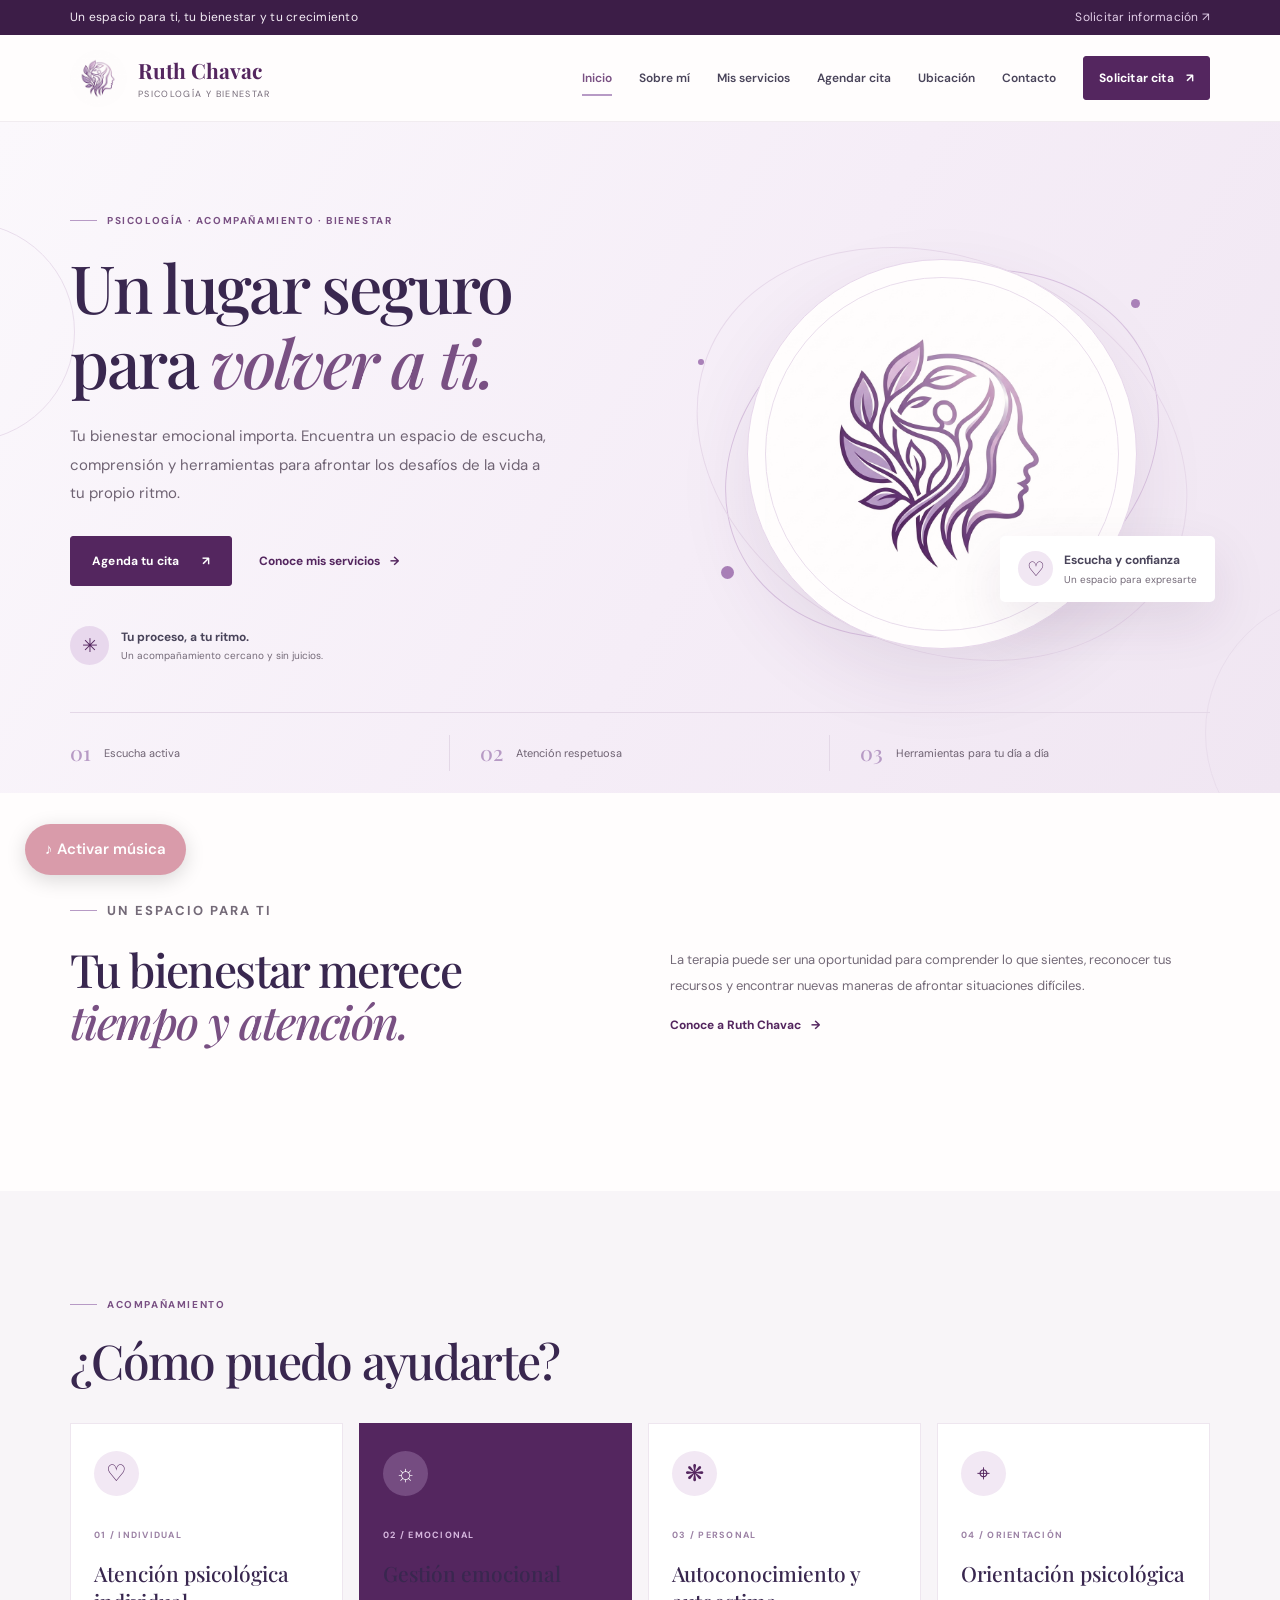
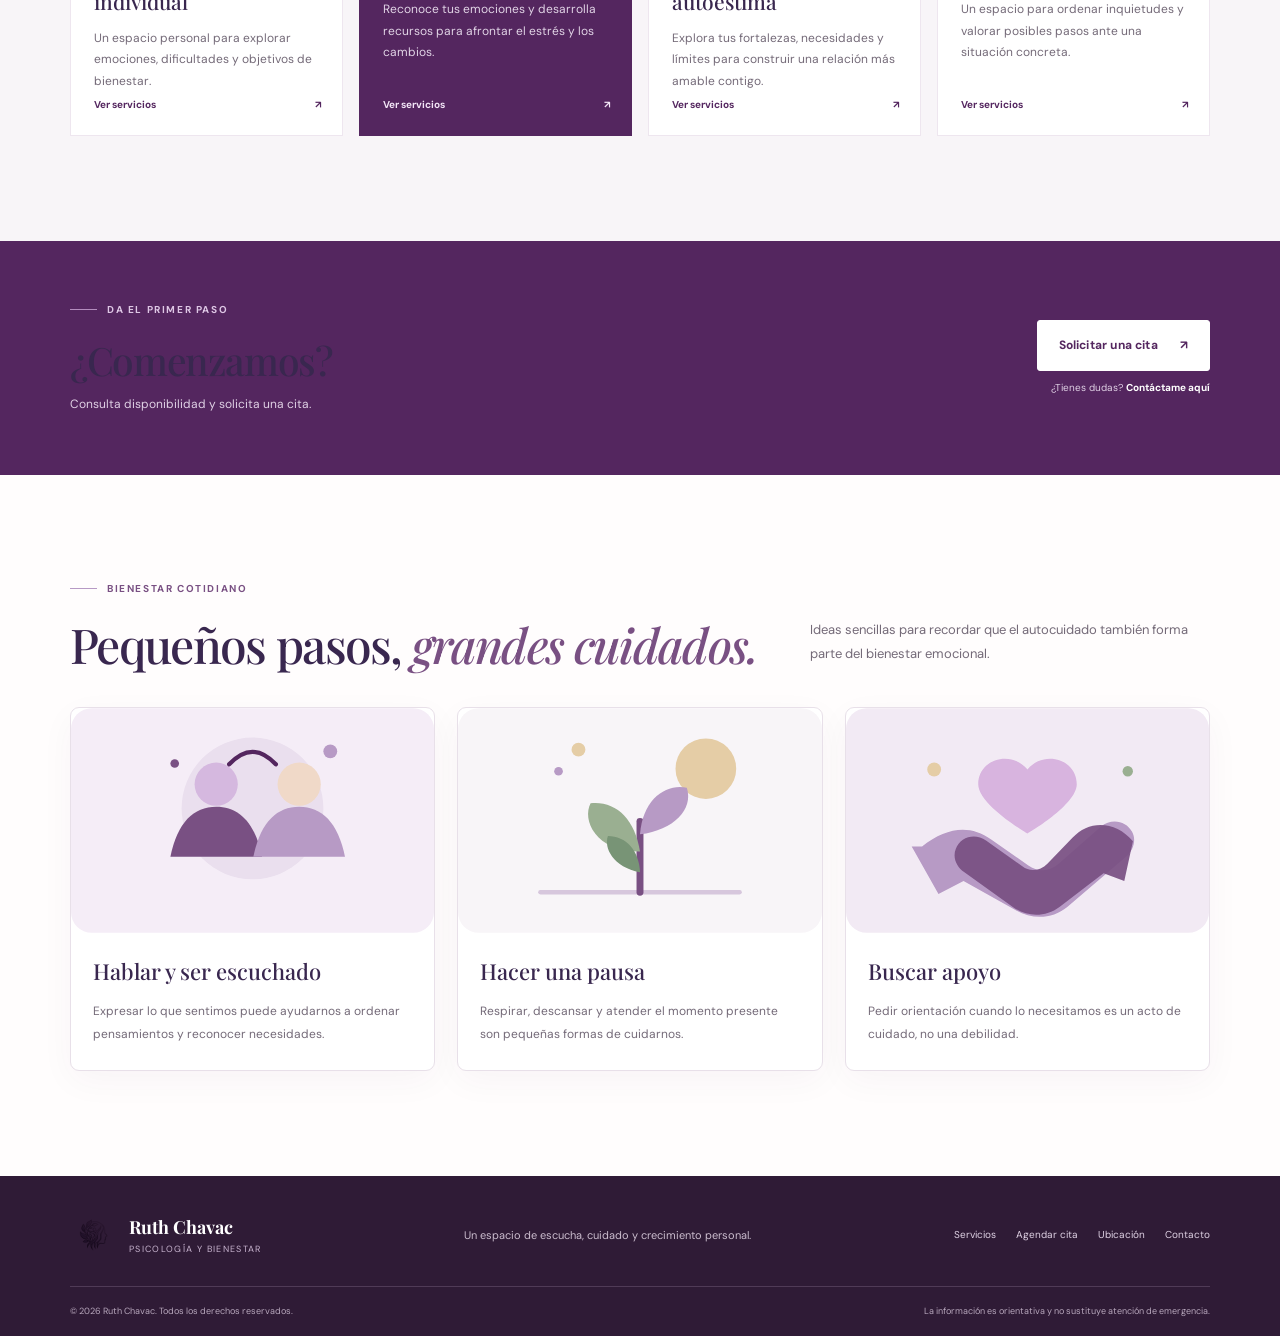
==== commit 1a7dbedd: "Update index.html" ====
--- a/index.html
+++ b/index.html
@@ -478,5 +478,62 @@
         ↑
     </button>
 
+<!-- Música de fondo -->
+<audio id="musicaFondo" loop preload="none">
+    <source src="musica.mp3" type="audio/mpeg">
+</audio>
+
+<!-- Botón de música -->
+<button id="botonMusica" type="button" aria-label="Reproducir música">
+    ♪ Activar música
+</button>
+
+<style>
+    #botonMusica {
+        position: fixed;
+        bottom: 25px;
+        left: 25px;
+        z-index: 9999;
+        background: #D99BAA;
+        color: white;
+        border: none;
+        padding: 13px 20px;
+        border-radius: 30px;
+        font-family: 'DM Sans', sans-serif;
+        font-weight: 600;
+        cursor: pointer;
+        box-shadow: 0 5px 20px rgba(0,0,0,0.15);
+        transition: 0.3s;
+    }
+
+    #botonMusica:hover {
+        background: #BD758A;
+        transform: translateY(-3px);
+    }
+</style>
+
+<script>
+    const musica = document.getElementById("musicaFondo");
+    const boton = document.getElementById("botonMusica");
+
+    musica.volume = 0.25;
+
+    boton.addEventListener("click", async () => {
+        if (musica.paused) {
+            try {
+                await musica.play();
+                boton.textContent = "♫ Pausar música";
+                boton.setAttribute("aria-label", "Pausar música");
+            } catch (error) {
+                console.error("No se pudo reproducir la música:", error);
+            }
+        } else {
+            musica.pause();
+            boton.textContent = "♪ Activar música";
+            boton.setAttribute("aria-label", "Reproducir música");
+        }
+    });
+</script>
+
 </body>
 </html>
--- a/styles.css
+++ b/styles.css
@@ -823,3 +823,100 @@
 @keyframes extraFade {from {opacity:0;transform:translateY(22px)}to {opacity:1;transform:translateY(0)}}
 @media(max-width:720px){.extra-grid{grid-template-columns:1fr}.extra-info{padding-top:50px;padding-bottom:50px}.extra-card{padding:24px}.vertical-video-wrap{max-width:310px}}
 @media(prefers-reduced-motion:reduce){.extra-card{animation:none;transition:none}}
+
+
+/* CORRECCIÓN RESPONSIVE - SERVICIOS */
+
+/* Evita que las secciones queden invisibles */
+.section.reveal,
+.services-note.reveal,
+.extra-info.reveal {
+    opacity: 1 !important;
+    visibility: visible !important;
+    transform: none !important;
+}
+
+/* Ajustes para celulares */
+@media screen and (max-width: 760px) {
+
+    /* Mostrar el contenido de Servicios */
+    .service-card.reveal,
+    .profile-card.reveal,
+    .wellbeing-card.reveal,
+    .approach-step.reveal,
+    .ruth-card.reveal,
+    .ruth-info-step.reveal,
+    .ruth-hobby.reveal,
+    .cv-panel.reveal,
+    .contact-page-grid.reveal {
+        opacity: 1 !important;
+        visibility: visible !important;
+        transform: none !important;
+    }
+
+    /* Adaptar tarjetas al ancho del celular */
+    .extra-info .extra-grid {
+        display: grid;
+        grid-template-columns: minmax(0, 1fr);
+        width: 100%;
+    }
+
+    .extra-info .extra-card {
+        min-width: 0;
+        overflow-wrap: anywhere;
+    }
+
+    /* Video vertical */
+    .vertical-service-video {
+        display: block;
+        width: 100%;
+        max-width: 100%;
+        height: auto;
+        aspect-ratio: 9 / 16;
+        object-fit: contain;
+    }
+}
+
+/* CORRECCIÓN DE VISIBILIDAD EN SERVICIOS */
+
+@media screen and (max-width: 768px) {
+
+    body .section,
+    body .section.reveal,
+    body .services-note,
+    body .services-note.reveal,
+    body .extra-info,
+    body .extra-info.reveal,
+    body .service-card,
+    body .service-card.reveal,
+    body .extra-card,
+    body .extra-grid,
+    body .section-heading {
+        opacity: 1 !important;
+        visibility: visible !important;
+        transform: none !important;
+        animation: none !important;
+    }
+
+    .extra-grid {
+        display: grid !important;
+        grid-template-columns: 1fr !important;
+        width: 100%;
+        gap: 20px;
+    }
+
+    .extra-card {
+        display: block !important;
+        width: 100%;
+        min-width: 0;
+    }
+
+    .vertical-service-video {
+        display: block;
+        width: 100%;
+        max-width: 100%;
+        aspect-ratio: 9 / 16;
+        object-fit: contain;
+    }
+}
+
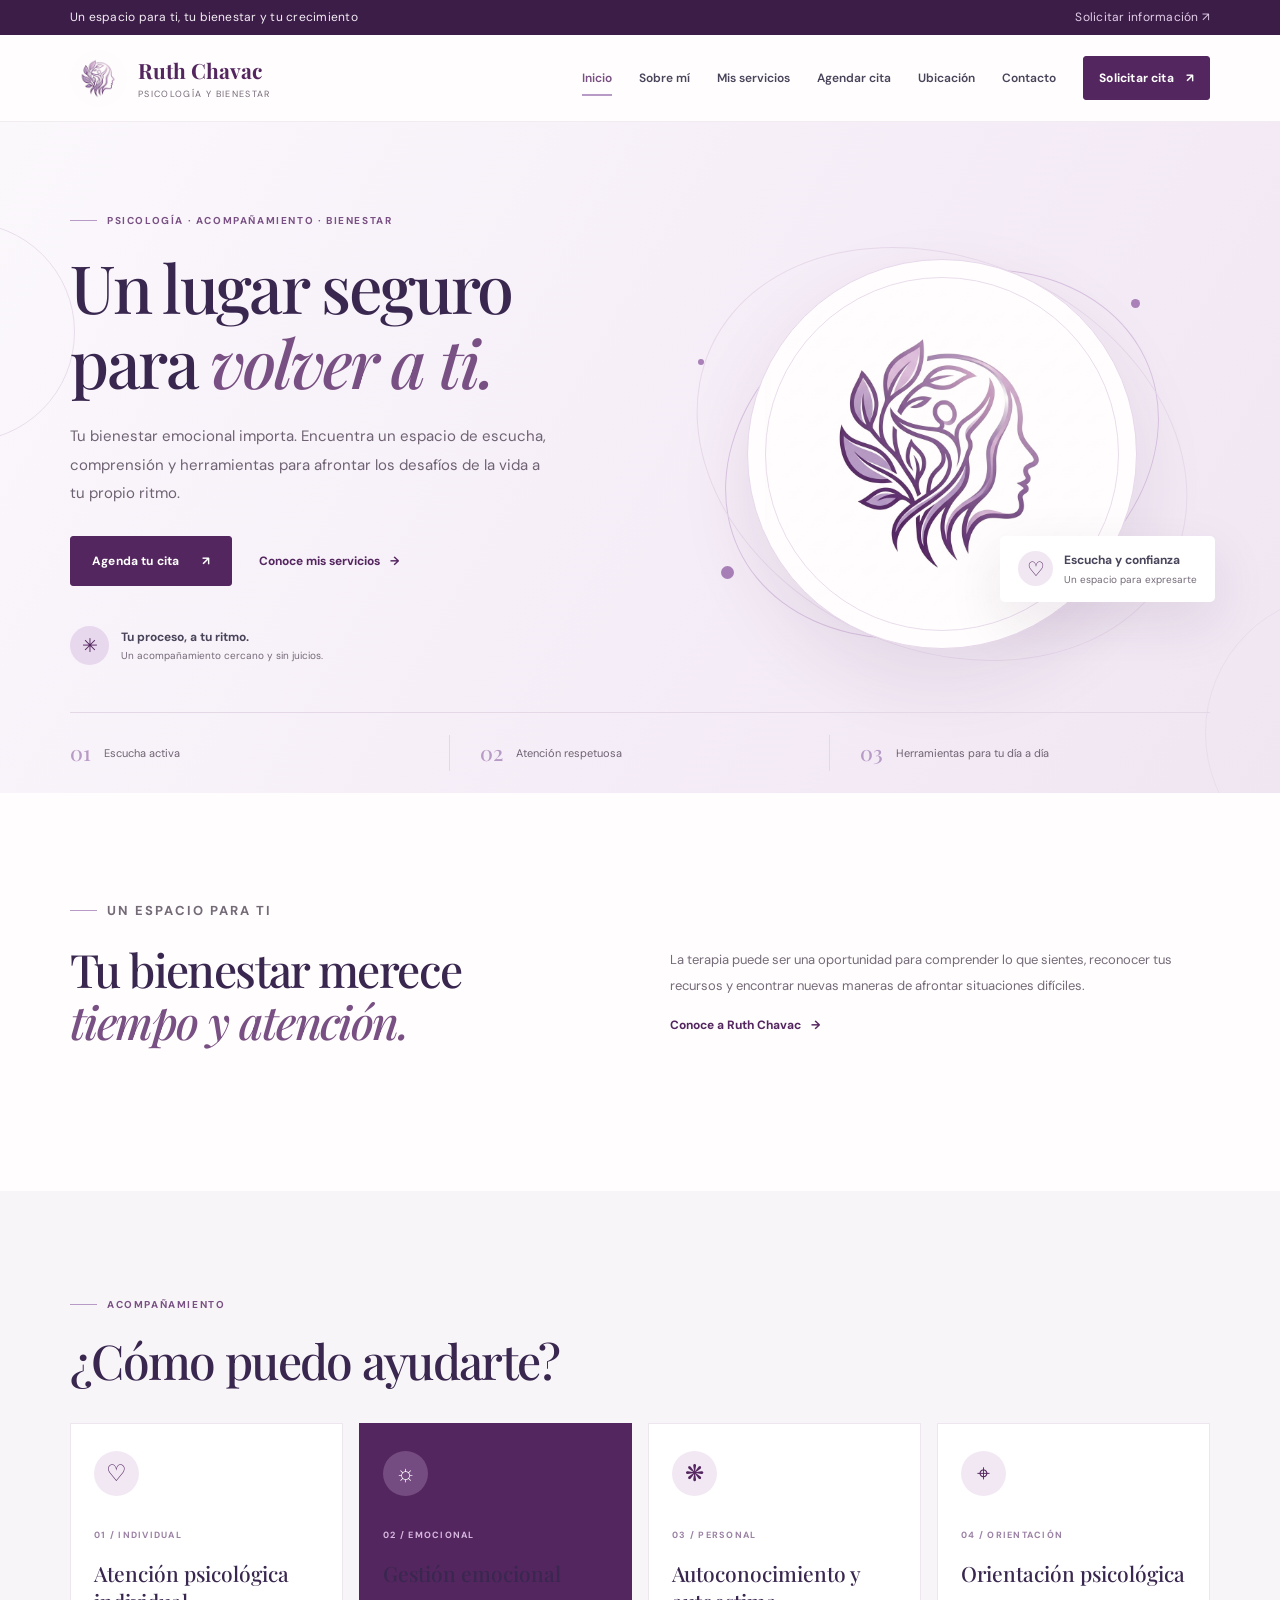
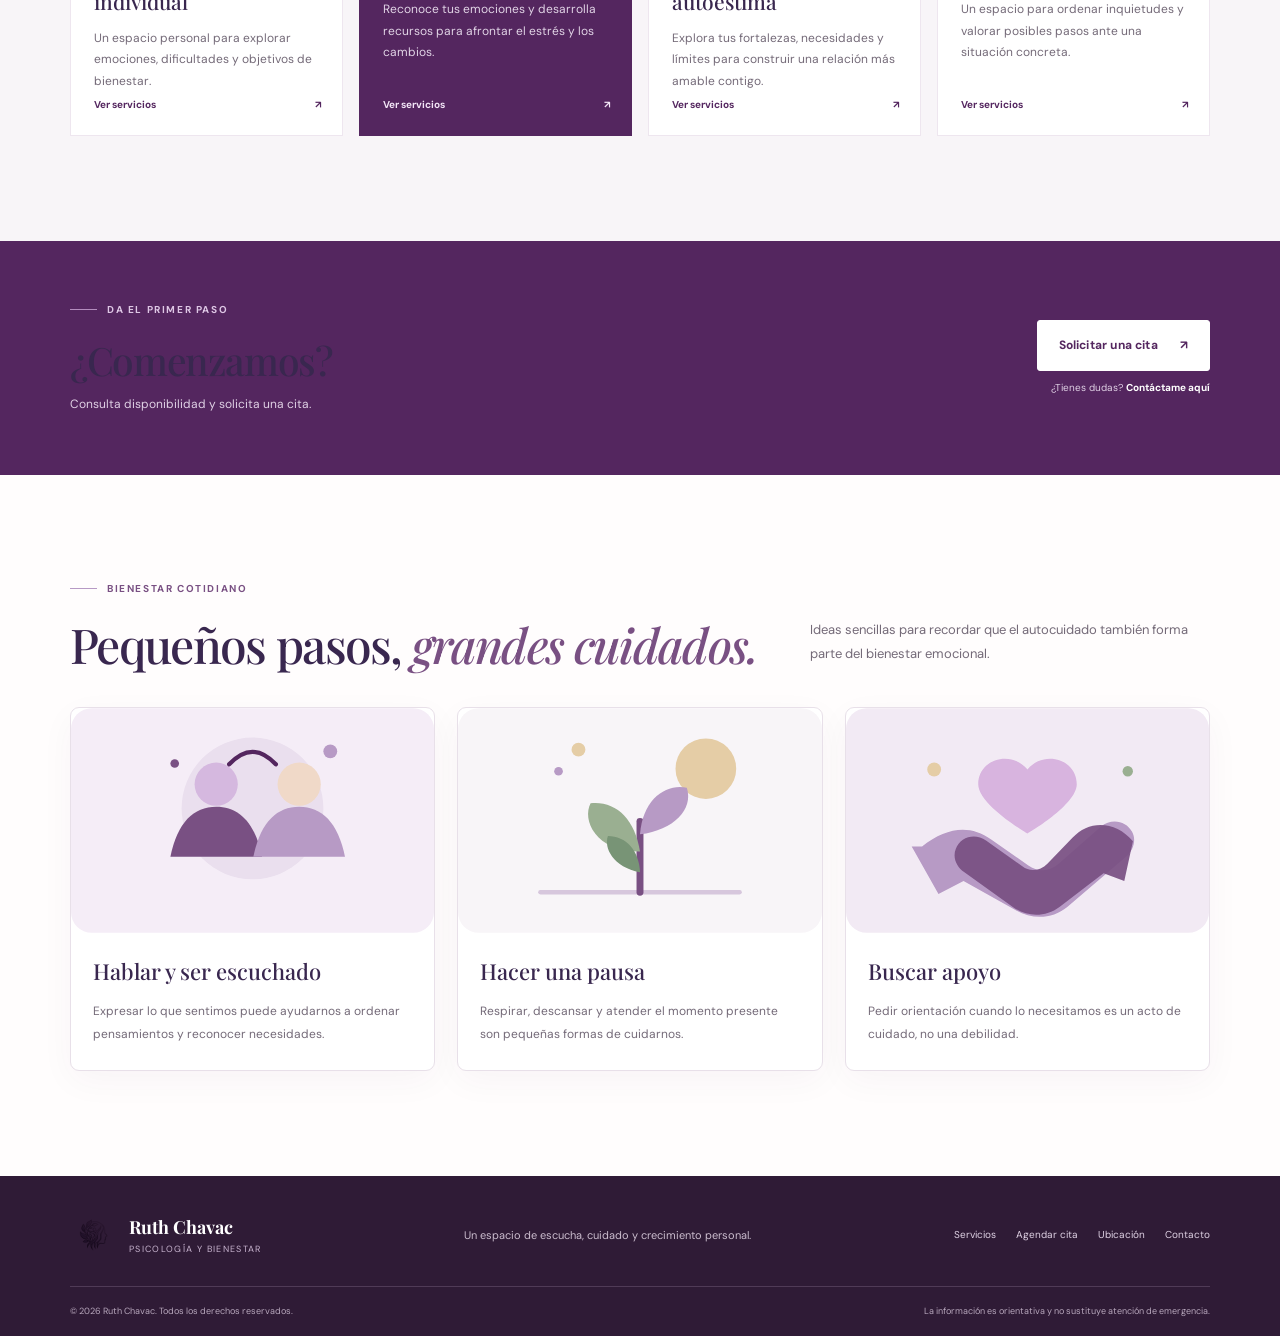
==== commit 6e0245a0: "Update index.html" ====
--- a/index.html
+++ b/index.html
@@ -478,62 +478,5 @@
         ↑
     </button>
 
-<!-- Música de fondo -->
-<audio id="musicaFondo" loop preload="none">
-    <source src="musica.mp3" type="audio/mpeg">
-</audio>
-
-<!-- Botón de música -->
-<button id="botonMusica" type="button" aria-label="Reproducir música">
-    ♪ Activar música
-</button>
-
-<style>
-    #botonMusica {
-        position: fixed;
-        bottom: 25px;
-        left: 25px;
-        z-index: 9999;
-        background: #D99BAA;
-        color: white;
-        border: none;
-        padding: 13px 20px;
-        border-radius: 30px;
-        font-family: 'DM Sans', sans-serif;
-        font-weight: 600;
-        cursor: pointer;
-        box-shadow: 0 5px 20px rgba(0,0,0,0.15);
-        transition: 0.3s;
-    }
-
-    #botonMusica:hover {
-        background: #BD758A;
-        transform: translateY(-3px);
-    }
-</style>
-
-<script>
-    const musica = document.getElementById("musicaFondo");
-    const boton = document.getElementById("botonMusica");
-
-    musica.volume = 0.25;
-
-    boton.addEventListener("click", async () => {
-        if (musica.paused) {
-            try {
-                await musica.play();
-                boton.textContent = "♫ Pausar música";
-                boton.setAttribute("aria-label", "Pausar música");
-            } catch (error) {
-                console.error("No se pudo reproducir la música:", error);
-            }
-        } else {
-            musica.pause();
-            boton.textContent = "♪ Activar música";
-            boton.setAttribute("aria-label", "Reproducir música");
-        }
-    });
-</script>
-
 </body>
 </html>
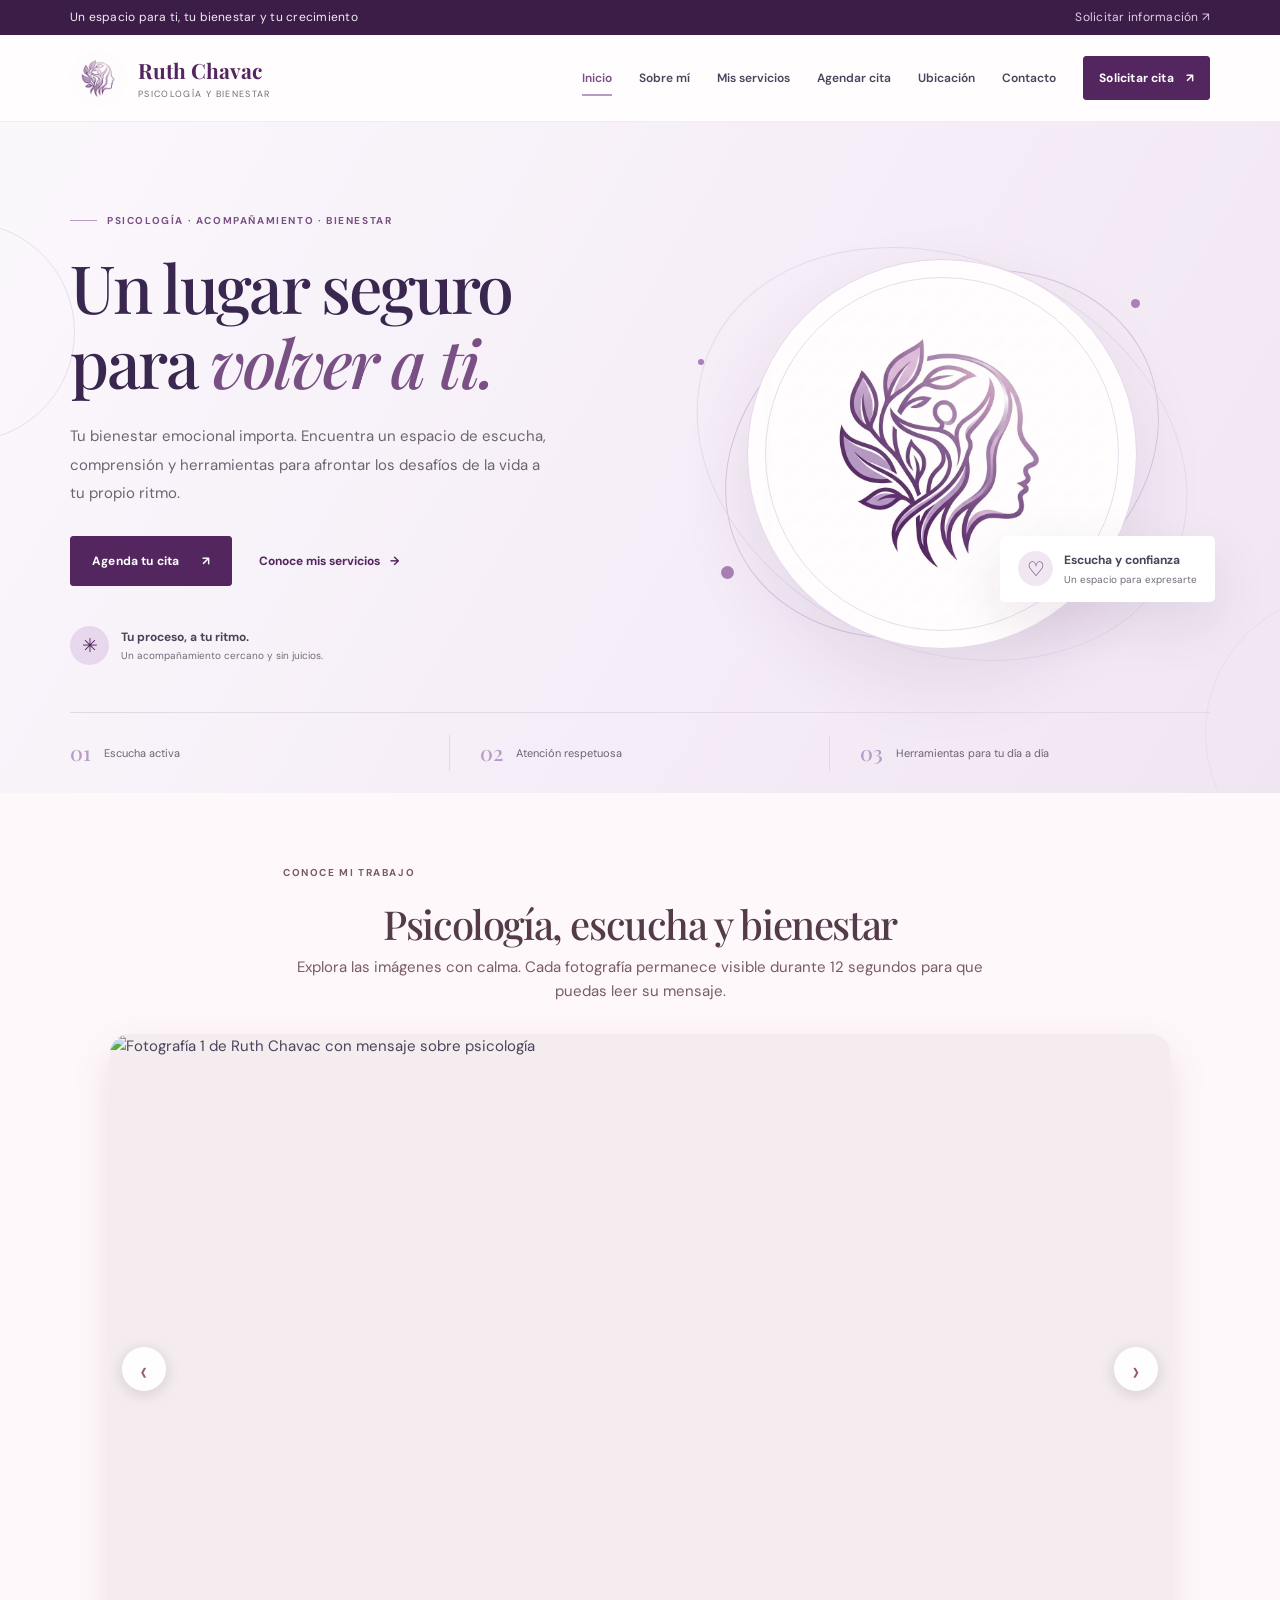
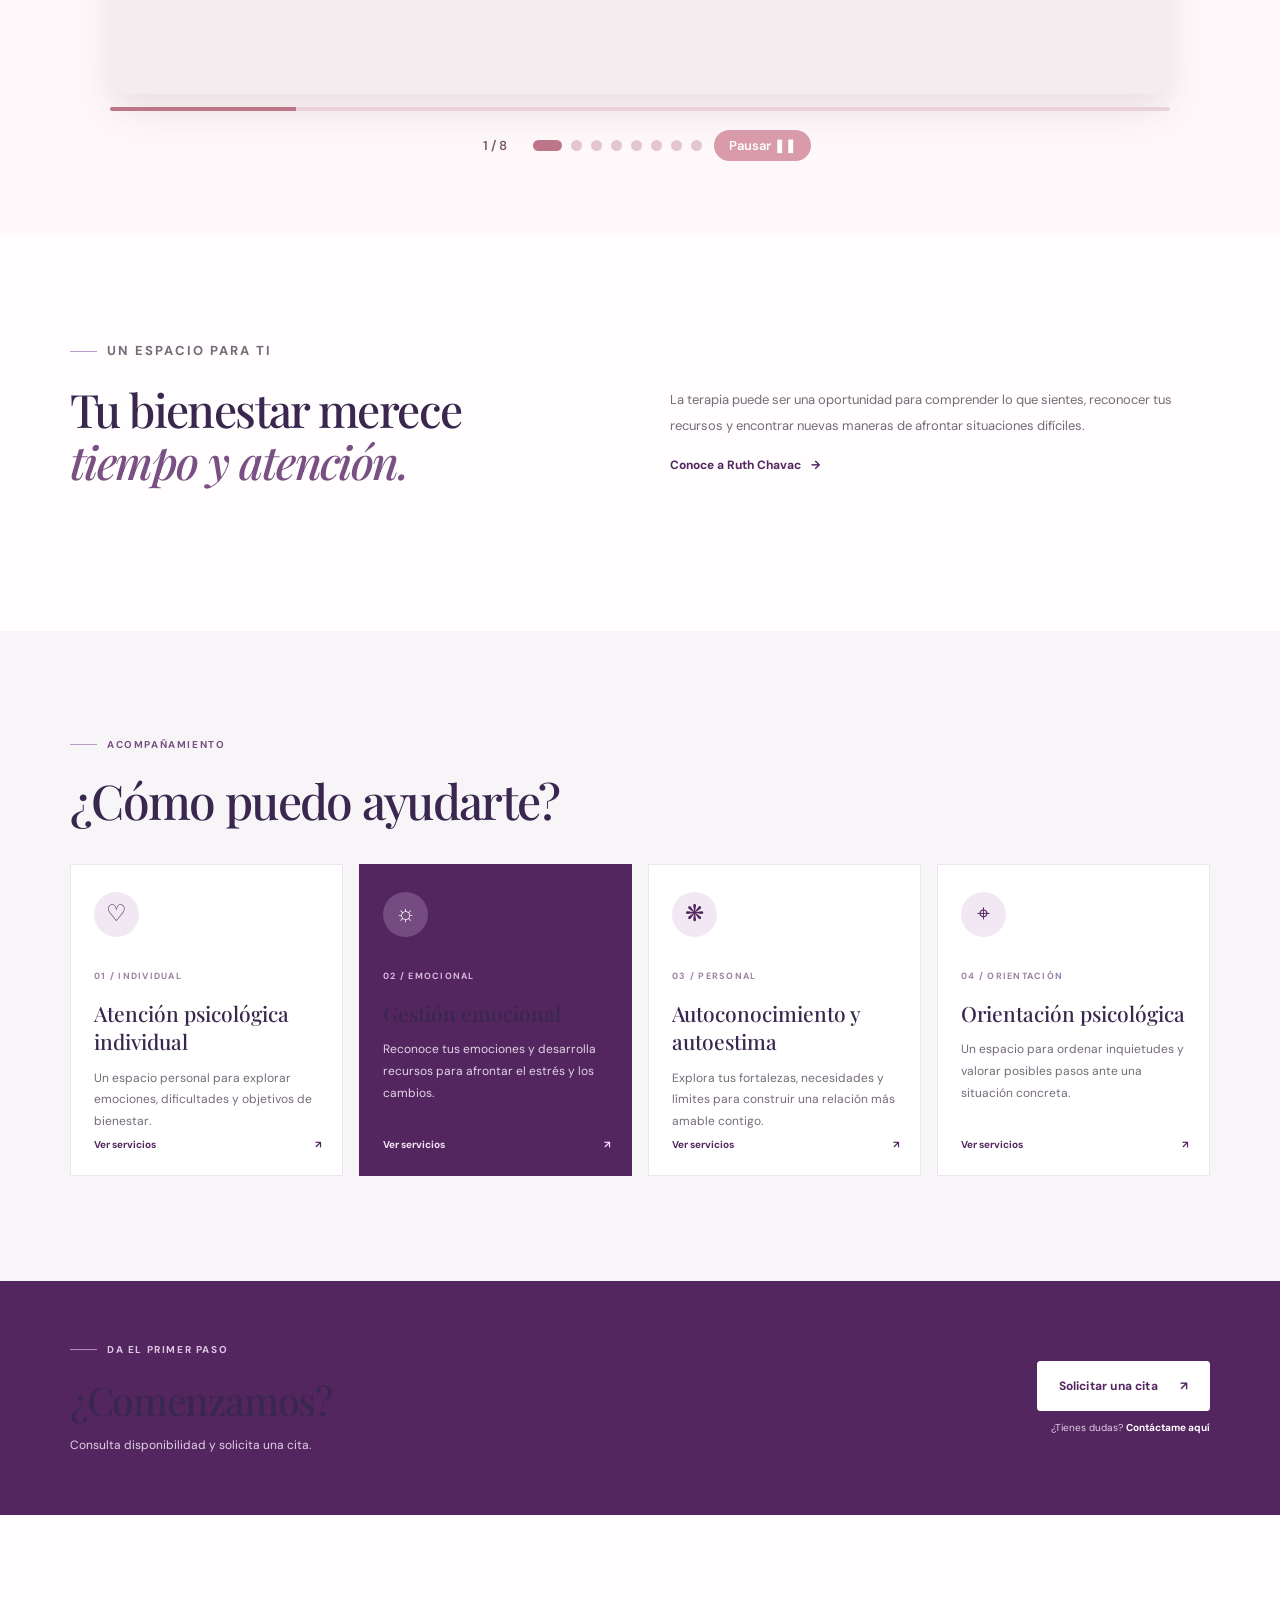
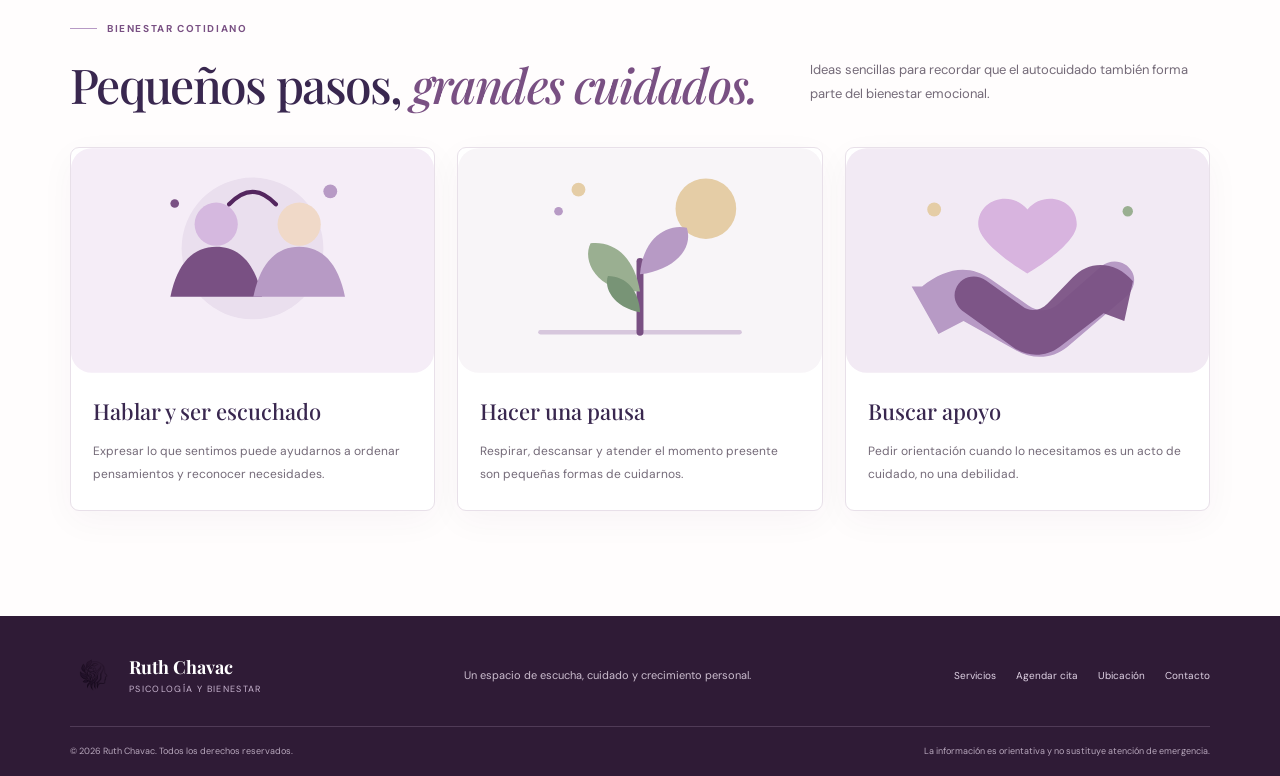
==== commit f7444549: "Update index.html" ====
--- a/index.html
+++ b/index.html
@@ -29,6 +29,33 @@
     <!-- Estilos y JavaScript -->
     <link rel="stylesheet" href="styles.css">
     <script src="script.js" defer></script>
+
+<style>
+/* Carrusel de fotografías: estilos independientes de styles.css */
+.ruth-carousel-section{padding:72px 0;background:#fff8fa}
+.ruth-carousel-heading{text-align:center;max-width:750px;margin:0 auto 30px;padding:0 18px}
+.ruth-carousel-heading h2{font-family:'Playfair Display',serif;color:#543b49;font-size:clamp(1.7rem,3.4vw,2.5rem);margin:8px 0}
+.ruth-carousel-heading p{color:#765c68;line-height:1.65}
+.ruth-carousel{width:min(1060px,calc(100% - 32px));margin:auto;position:relative}
+.ruth-carousel-viewport{overflow:hidden;border-radius:20px;background:#f1e6e9;box-shadow:0 16px 40px rgba(80,40,60,.12)}
+.ruth-carousel-track{display:flex;transition:transform .75s ease;will-change:transform}
+.ruth-carousel-slide{flex:0 0 100%;min-width:0;position:relative;display:flex;align-items:center;justify-content:center;height:clamp(360px,64vw,660px);background:#f5ecef}
+.ruth-carousel-slide img{display:block;width:100%;height:100%;object-fit:contain}
+.ruth-carousel-arrow{position:absolute;top:46%;transform:translateY(-50%);width:44px;height:44px;border:0;border-radius:50%;background:rgba(255,255,255,.92);color:#9b596f;box-shadow:0 3px 16px rgba(0,0,0,.14);font-size:28px;cursor:pointer;z-index:2}
+.ruth-carousel-arrow:hover{background:#d99baa;color:#fff}
+.ruth-carousel-prev{left:12px}.ruth-carousel-next{right:12px}
+.ruth-carousel-controls{display:flex;align-items:center;justify-content:center;gap:12px;margin-top:19px;flex-wrap:wrap}
+.ruth-carousel-dots{display:flex;gap:9px;align-items:center;justify-content:center;flex-wrap:wrap}
+.ruth-carousel-dot{width:11px;height:11px;border-radius:99px;border:0;background:#e3c6cf;cursor:pointer;padding:0;transition:width .2s,background .2s}
+.ruth-carousel-dot[aria-current="true"]{width:29px;background:#bd758a}
+.ruth-carousel-count{font:600 13px 'DM Sans',sans-serif;color:#7b5b67;min-width:52px;text-align:center}
+.ruth-carousel-toggle{background:#d99baa;color:white;border:0;border-radius:18px;padding:7px 15px;cursor:pointer;font:600 13px 'DM Sans',sans-serif}
+.ruth-carousel-progress{height:4px;background:#ead2d9;border-radius:4px;overflow:hidden;margin-top:13px}
+.ruth-carousel-progress-bar{height:100%;background:#bd758a;width:0;transform-origin:left}
+@media(max-width:600px){.ruth-carousel-section{padding:48px 0}.ruth-carousel-slide{height:480px}.ruth-carousel-arrow{width:36px;height:36px;font-size:24px}.ruth-carousel-prev{left:5px}.ruth-carousel-next{right:5px}}
+@media(prefers-reduced-motion:reduce){.ruth-carousel-track{transition:none}}
+</style>
+
 </head>
 
 <body>
@@ -215,6 +242,39 @@
 
         </section>
 
+
+<!-- CARRUSEL DE FOTOGRAFÍAS -->
+<section class="ruth-carousel-section" aria-labelledby="ruthCarouselTitle">
+  <div class="ruth-carousel-heading">
+    <p class="eyebrow">CONOCE MI TRABAJO</p>
+    <h2 id="ruthCarouselTitle">Psicología, escucha y bienestar</h2>
+    <p>Explora las imágenes con calma. Cada fotografía permanece visible durante 12 segundos para que puedas leer su mensaje.</p>
+  </div>
+  <div class="ruth-carousel" id="ruthCarousel" aria-roledescription="carrusel" aria-label="Galería de psicología de Ruth Chavac">
+    <div class="ruth-carousel-viewport">
+      <div class="ruth-carousel-track" id="ruthCarouselTrack">
+        <div class="ruth-carousel-slide" role="group" aria-roledescription="diapositiva" aria-label="Imagen 1 de 8"><img src="fotos/foto-01.png" alt="Fotografía 1 de Ruth Chavac con mensaje sobre psicología" loading="eager"></div>
+        <div class="ruth-carousel-slide" role="group" aria-roledescription="diapositiva" aria-label="Imagen 2 de 8"><img src="fotos/foto-02.png" alt="Fotografía 2 de Ruth Chavac con mensaje sobre psicología" loading="lazy"></div>
+        <div class="ruth-carousel-slide" role="group" aria-roledescription="diapositiva" aria-label="Imagen 3 de 8"><img src="fotos/foto-03.png" alt="Fotografía 3 de Ruth Chavac con mensaje sobre psicología" loading="lazy"></div>
+        <div class="ruth-carousel-slide" role="group" aria-roledescription="diapositiva" aria-label="Imagen 4 de 8"><img src="fotos/foto-04.png" alt="Fotografía 4 de Ruth Chavac con mensaje sobre psicología" loading="lazy"></div>
+        <div class="ruth-carousel-slide" role="group" aria-roledescription="diapositiva" aria-label="Imagen 5 de 8"><img src="fotos/foto-05.png" alt="Fotografía 5 de Ruth Chavac con mensaje sobre psicología" loading="lazy"></div>
+        <div class="ruth-carousel-slide" role="group" aria-roledescription="diapositiva" aria-label="Imagen 6 de 8"><img src="fotos/foto-06.png" alt="Fotografía 6 de Ruth Chavac con mensaje sobre psicología" loading="lazy"></div>
+        <div class="ruth-carousel-slide" role="group" aria-roledescription="diapositiva" aria-label="Imagen 7 de 8"><img src="fotos/foto-07.png" alt="Fotografía 7 de Ruth Chavac con mensaje sobre psicología" loading="lazy"></div>
+        <div class="ruth-carousel-slide" role="group" aria-roledescription="diapositiva" aria-label="Imagen 8 de 8"><img src="fotos/foto-08.png" alt="Fotografía 8 de Ruth Chavac con mensaje sobre psicología" loading="lazy"></div>
+      </div>
+    </div>
+    <button class="ruth-carousel-arrow ruth-carousel-prev" id="ruthPrev" aria-label="Fotografía anterior" type="button">&#8249;</button>
+    <button class="ruth-carousel-arrow ruth-carousel-next" id="ruthNext" aria-label="Fotografía siguiente" type="button">&#8250;</button>
+    <div class="ruth-carousel-progress" aria-hidden="true"><div class="ruth-carousel-progress-bar" id="ruthProgress"></div></div>
+    <div class="ruth-carousel-controls">
+      <span class="ruth-carousel-count" id="ruthCount" aria-live="polite">1 / 8</span>
+      <div class="ruth-carousel-dots" id="ruthDots" aria-label="Elegir fotografía"></div>
+      <button class="ruth-carousel-toggle" id="ruthToggle" type="button" aria-label="Pausar carrusel">Pausar ❚❚</button>
+    </div>
+  </div>
+</section>
+<!-- FIN DEL CARRUSEL -->
+
         <!-- Presentación breve -->
         <section class="section">
             <div class="container split-feature">
@@ -478,5 +538,56 @@
         ↑
     </button>
 
+
+<script>
+(() => {
+  const carousel=document.getElementById('ruthCarousel');
+  if(!carousel)return;
+  const track=document.getElementById('ruthCarouselTrack');
+  const slides=[...track.children];
+  const dots=document.getElementById('ruthDots');
+  const count=document.getElementById('ruthCount');
+  const toggle=document.getElementById('ruthToggle');
+  const progress=document.getElementById('ruthProgress');
+  const duration=12000; // 12 segundos por foto (puedes cambiarlo)
+  let index=0, playing=true, started=performance.now(), remaining=duration, timer=null, frame=null;
+  slides.forEach((_,i)=>{
+    const dot=document.createElement('button');dot.type='button';dot.className='ruth-carousel-dot';
+    dot.setAttribute('aria-label',`Ir a fotografía ${i+1}`);
+    dot.addEventListener('click',()=>show(i));dots.appendChild(dot);
+  });
+  const dotButtons=[...dots.children];
+  function update(){
+    track.style.transform=`translateX(-${index*100}%)`;
+    count.textContent=`${index+1} / ${slides.length}`;
+    dotButtons.forEach((d,i)=>d.setAttribute('aria-current',String(i===index)));
+  }
+  function stopClock(){clearTimeout(timer);cancelAnimationFrame(frame);}
+  function tick(){
+    if(!playing)return;
+    const elapsed=performance.now()-started;
+    progress.style.width=`${Math.min(100,elapsed/duration*100)}%`;
+    frame=requestAnimationFrame(tick);
+  }
+  function schedule(){
+    stopClock();remaining=duration;started=performance.now();progress.style.width='0%';
+    if(playing){timer=setTimeout(()=>show((index+1)%slides.length),duration);tick();}
+  }
+  function show(i){index=(i+slides.length)%slides.length;update();schedule();}
+  document.getElementById('ruthPrev').addEventListener('click',()=>show(index-1));
+  document.getElementById('ruthNext').addEventListener('click',()=>show(index+1));
+  toggle.addEventListener('click',()=>{
+    playing=!playing;
+    toggle.textContent=playing?'Pausar ❚❚':'Reproducir ▶';
+    toggle.setAttribute('aria-label',playing?'Pausar carrusel':'Reproducir carrusel');
+    if(playing){schedule();}else{stopClock();}
+  });
+  document.addEventListener('visibilitychange',()=>{
+    if(document.hidden){stopClock();}else if(playing){schedule();}
+  });
+  update();schedule();
+})();
+</script>
+
 </body>
 </html>
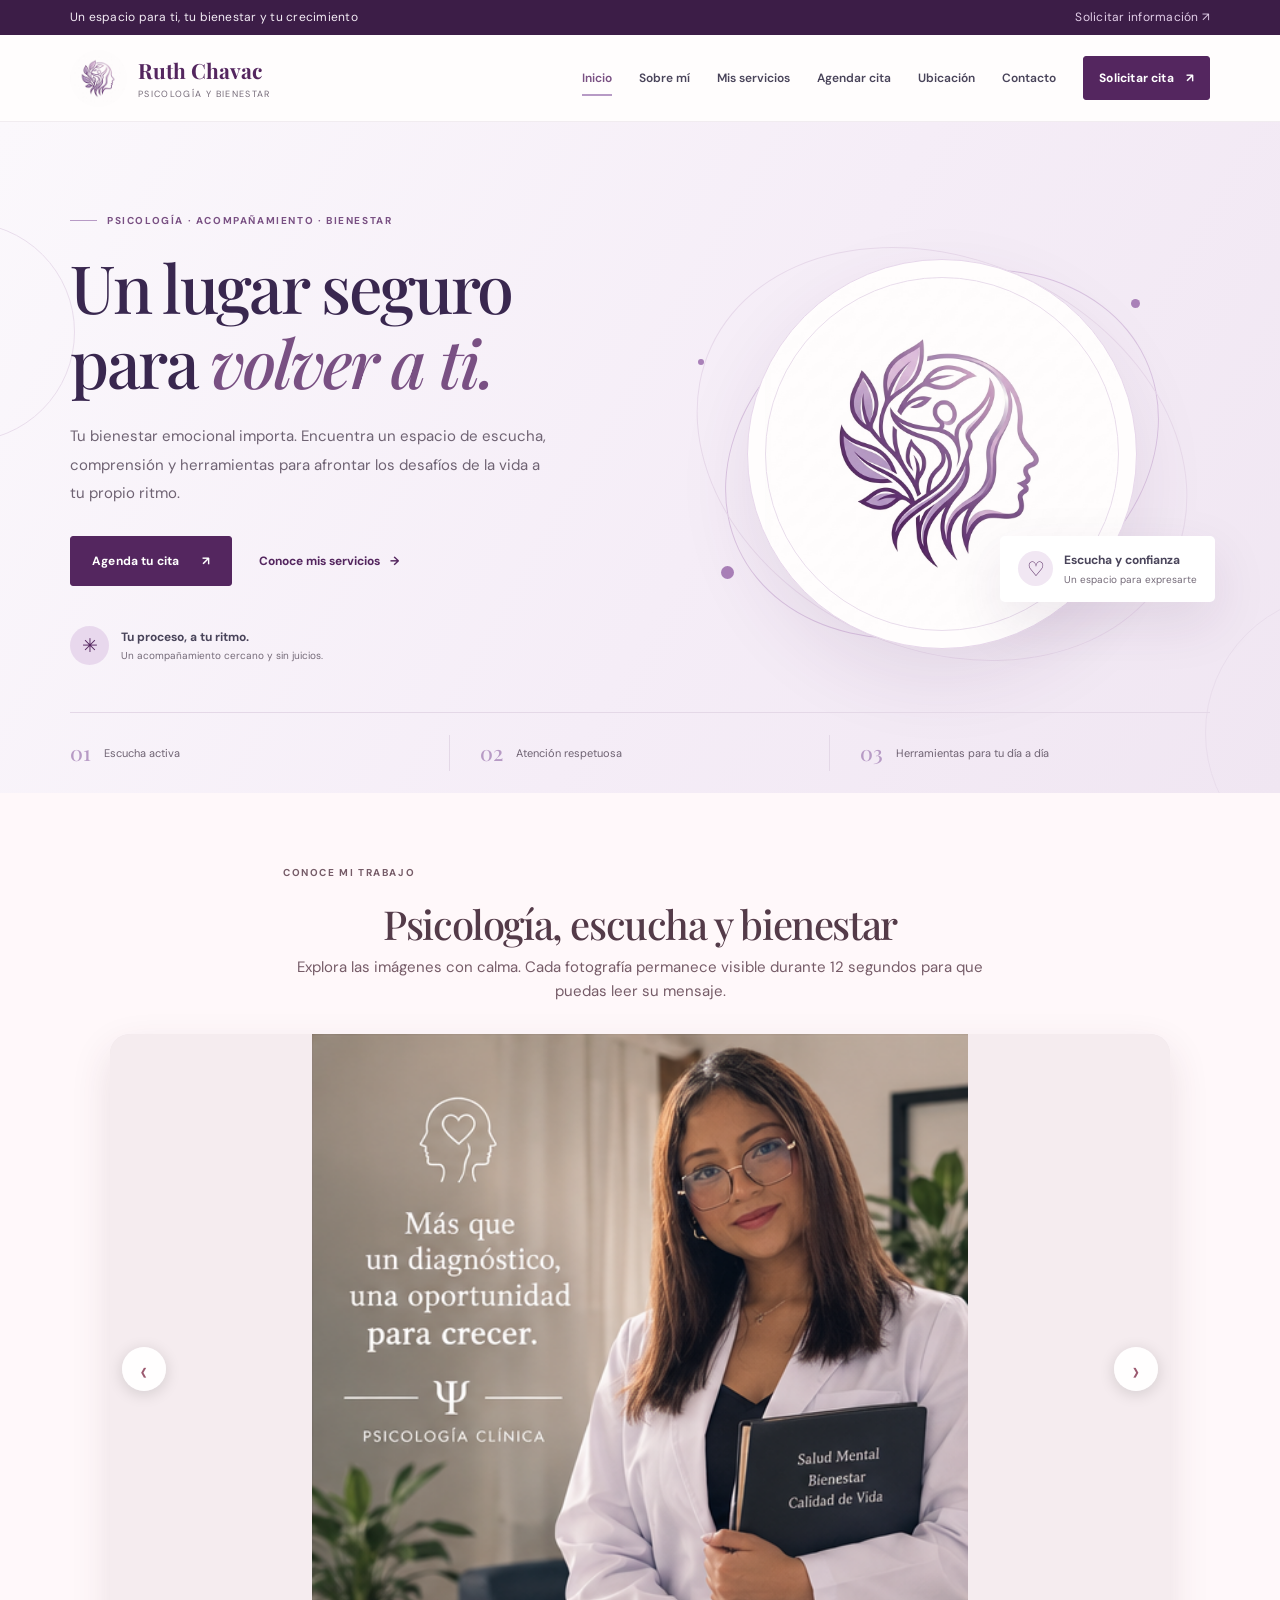
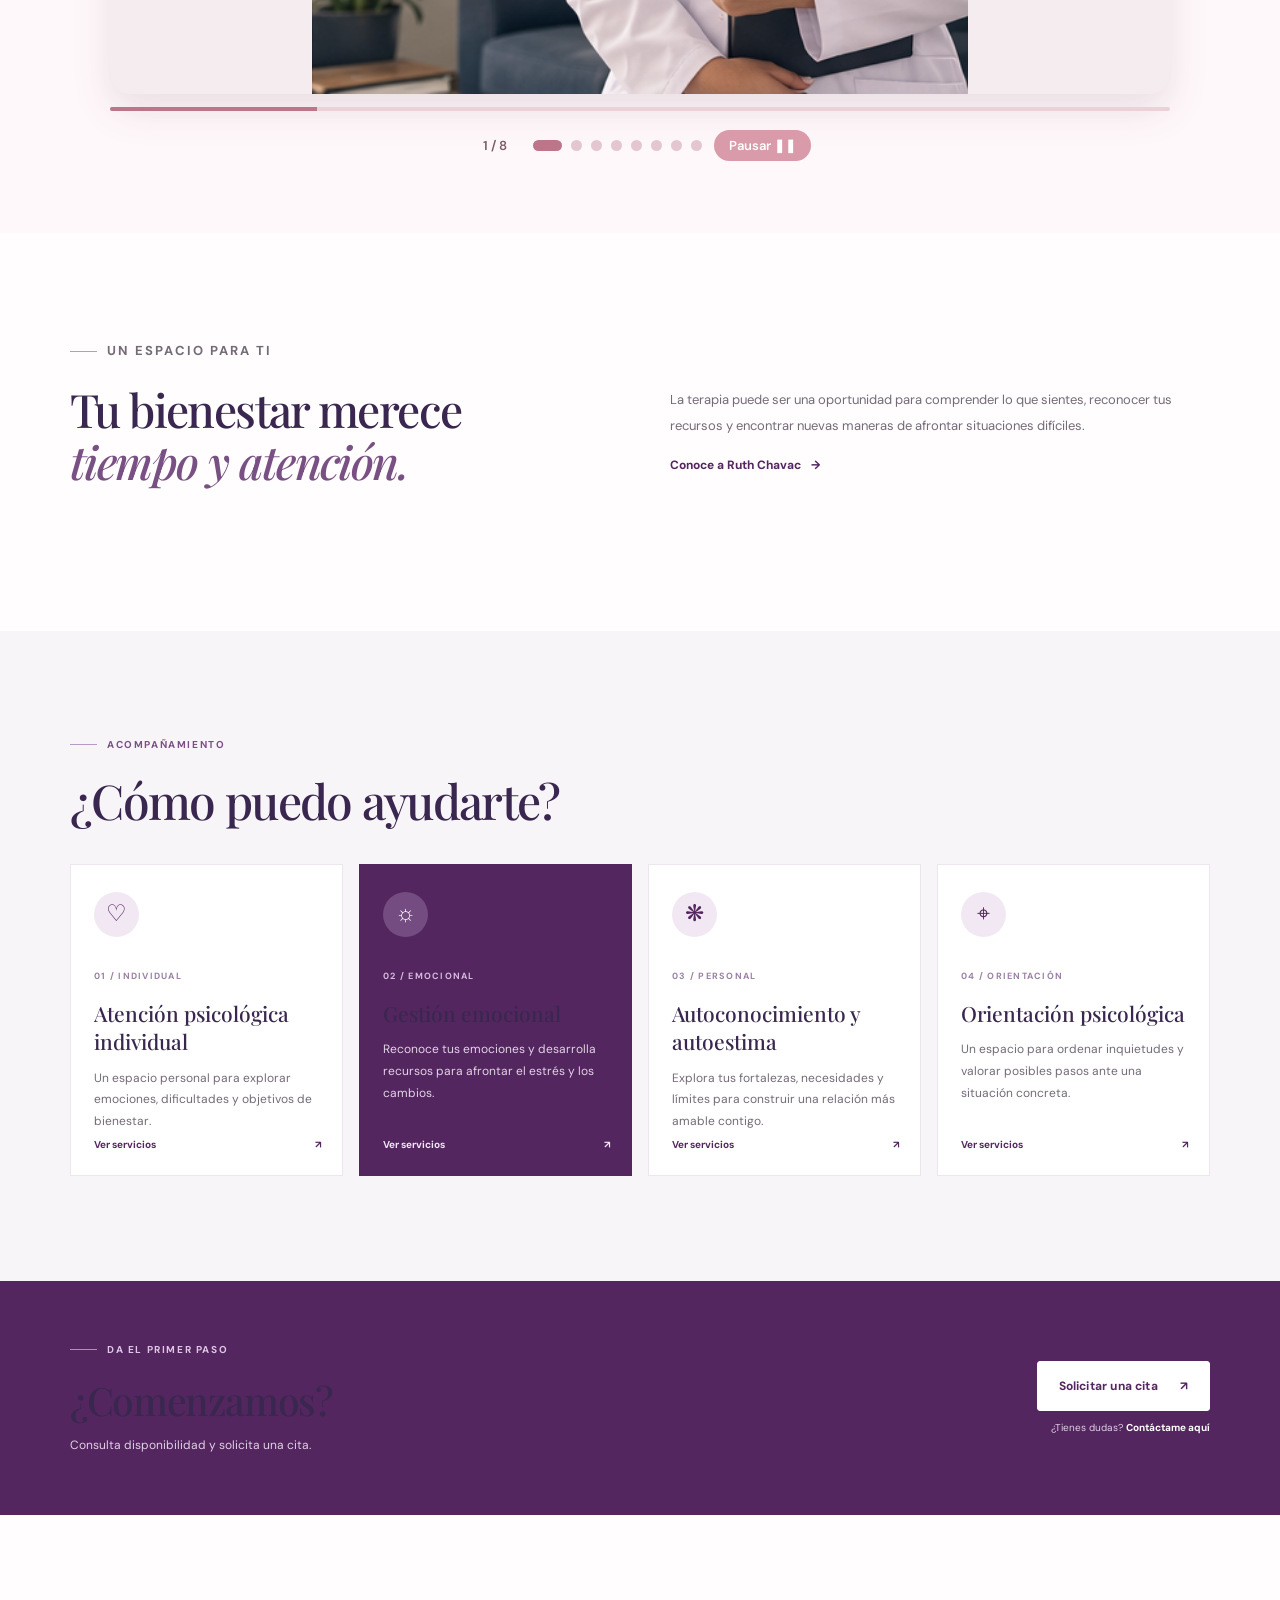
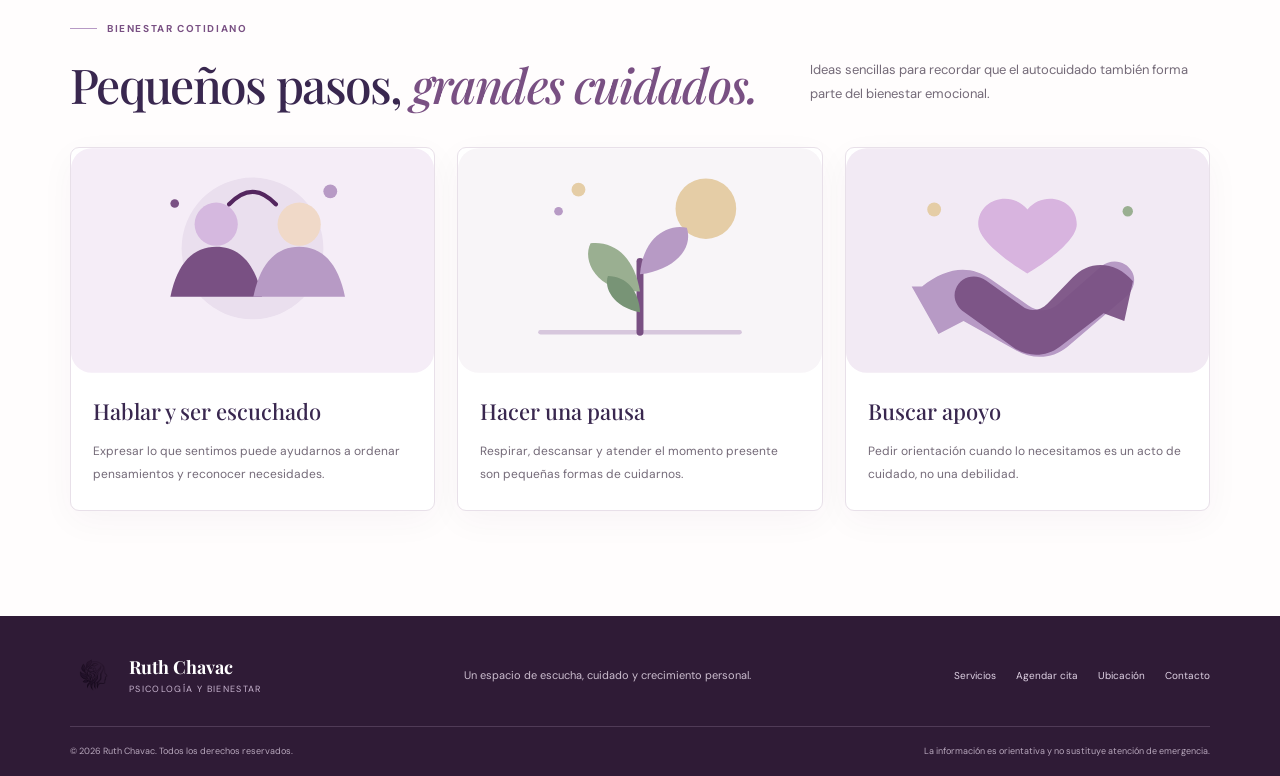
==== commit 4e9db43b: "Update index.html" ====
--- a/index.html
+++ b/index.html
@@ -253,14 +253,14 @@
   <div class="ruth-carousel" id="ruthCarousel" aria-roledescription="carrusel" aria-label="Galería de psicología de Ruth Chavac">
     <div class="ruth-carousel-viewport">
       <div class="ruth-carousel-track" id="ruthCarouselTrack">
-        <div class="ruth-carousel-slide" role="group" aria-roledescription="diapositiva" aria-label="Imagen 1 de 8"><img src="fotos/foto-01.png" alt="Fotografía 1 de Ruth Chavac con mensaje sobre psicología" loading="eager"></div>
-        <div class="ruth-carousel-slide" role="group" aria-roledescription="diapositiva" aria-label="Imagen 2 de 8"><img src="fotos/foto-02.png" alt="Fotografía 2 de Ruth Chavac con mensaje sobre psicología" loading="lazy"></div>
-        <div class="ruth-carousel-slide" role="group" aria-roledescription="diapositiva" aria-label="Imagen 3 de 8"><img src="fotos/foto-03.png" alt="Fotografía 3 de Ruth Chavac con mensaje sobre psicología" loading="lazy"></div>
-        <div class="ruth-carousel-slide" role="group" aria-roledescription="diapositiva" aria-label="Imagen 4 de 8"><img src="fotos/foto-04.png" alt="Fotografía 4 de Ruth Chavac con mensaje sobre psicología" loading="lazy"></div>
-        <div class="ruth-carousel-slide" role="group" aria-roledescription="diapositiva" aria-label="Imagen 5 de 8"><img src="fotos/foto-05.png" alt="Fotografía 5 de Ruth Chavac con mensaje sobre psicología" loading="lazy"></div>
-        <div class="ruth-carousel-slide" role="group" aria-roledescription="diapositiva" aria-label="Imagen 6 de 8"><img src="fotos/foto-06.png" alt="Fotografía 6 de Ruth Chavac con mensaje sobre psicología" loading="lazy"></div>
-        <div class="ruth-carousel-slide" role="group" aria-roledescription="diapositiva" aria-label="Imagen 7 de 8"><img src="fotos/foto-07.png" alt="Fotografía 7 de Ruth Chavac con mensaje sobre psicología" loading="lazy"></div>
-        <div class="ruth-carousel-slide" role="group" aria-roledescription="diapositiva" aria-label="Imagen 8 de 8"><img src="fotos/foto-08.png" alt="Fotografía 8 de Ruth Chavac con mensaje sobre psicología" loading="lazy"></div>
+        <div class="ruth-carousel-slide" role="group" aria-roledescription="diapositiva" aria-label="Imagen 1 de 8"><img src="foto-01.png" alt="Fotografía 1 de Ruth Chavac con mensaje sobre psicología" loading="eager"></div>
+        <div class="ruth-carousel-slide" role="group" aria-roledescription="diapositiva" aria-label="Imagen 2 de 8"><img src="foto-02.png" alt="Fotografía 2 de Ruth Chavac con mensaje sobre psicología" loading="lazy"></div>
+        <div class="ruth-carousel-slide" role="group" aria-roledescription="diapositiva" aria-label="Imagen 3 de 8"><img src="foto-03.png" alt="Fotografía 3 de Ruth Chavac con mensaje sobre psicología" loading="lazy"></div>
+        <div class="ruth-carousel-slide" role="group" aria-roledescription="diapositiva" aria-label="Imagen 4 de 8"><img src="foto-04.png" alt="Fotografía 4 de Ruth Chavac con mensaje sobre psicología" loading="lazy"></div>
+        <div class="ruth-carousel-slide" role="group" aria-roledescription="diapositiva" aria-label="Imagen 5 de 8"><img src="foto-05.png" alt="Fotografía 5 de Ruth Chavac con mensaje sobre psicología" loading="lazy"></div>
+        <div class="ruth-carousel-slide" role="group" aria-roledescription="diapositiva" aria-label="Imagen 6 de 8"><img src="foto-06.png" alt="Fotografía 6 de Ruth Chavac con mensaje sobre psicología" loading="lazy"></div>
+        <div class="ruth-carousel-slide" role="group" aria-roledescription="diapositiva" aria-label="Imagen 7 de 8"><img src="foto-07.png" alt="Fotografía 7 de Ruth Chavac con mensaje sobre psicología" loading="lazy"></div>
+        <div class="ruth-carousel-slide" role="group" aria-roledescription="diapositiva" aria-label="Imagen 8 de 8"><img src="foto-08.png" alt="Fotografía 8 de Ruth Chavac con mensaje sobre psicología" loading="lazy"></div>
       </div>
     </div>
     <button class="ruth-carousel-arrow ruth-carousel-prev" id="ruthPrev" aria-label="Fotografía anterior" type="button">&#8249;</button>
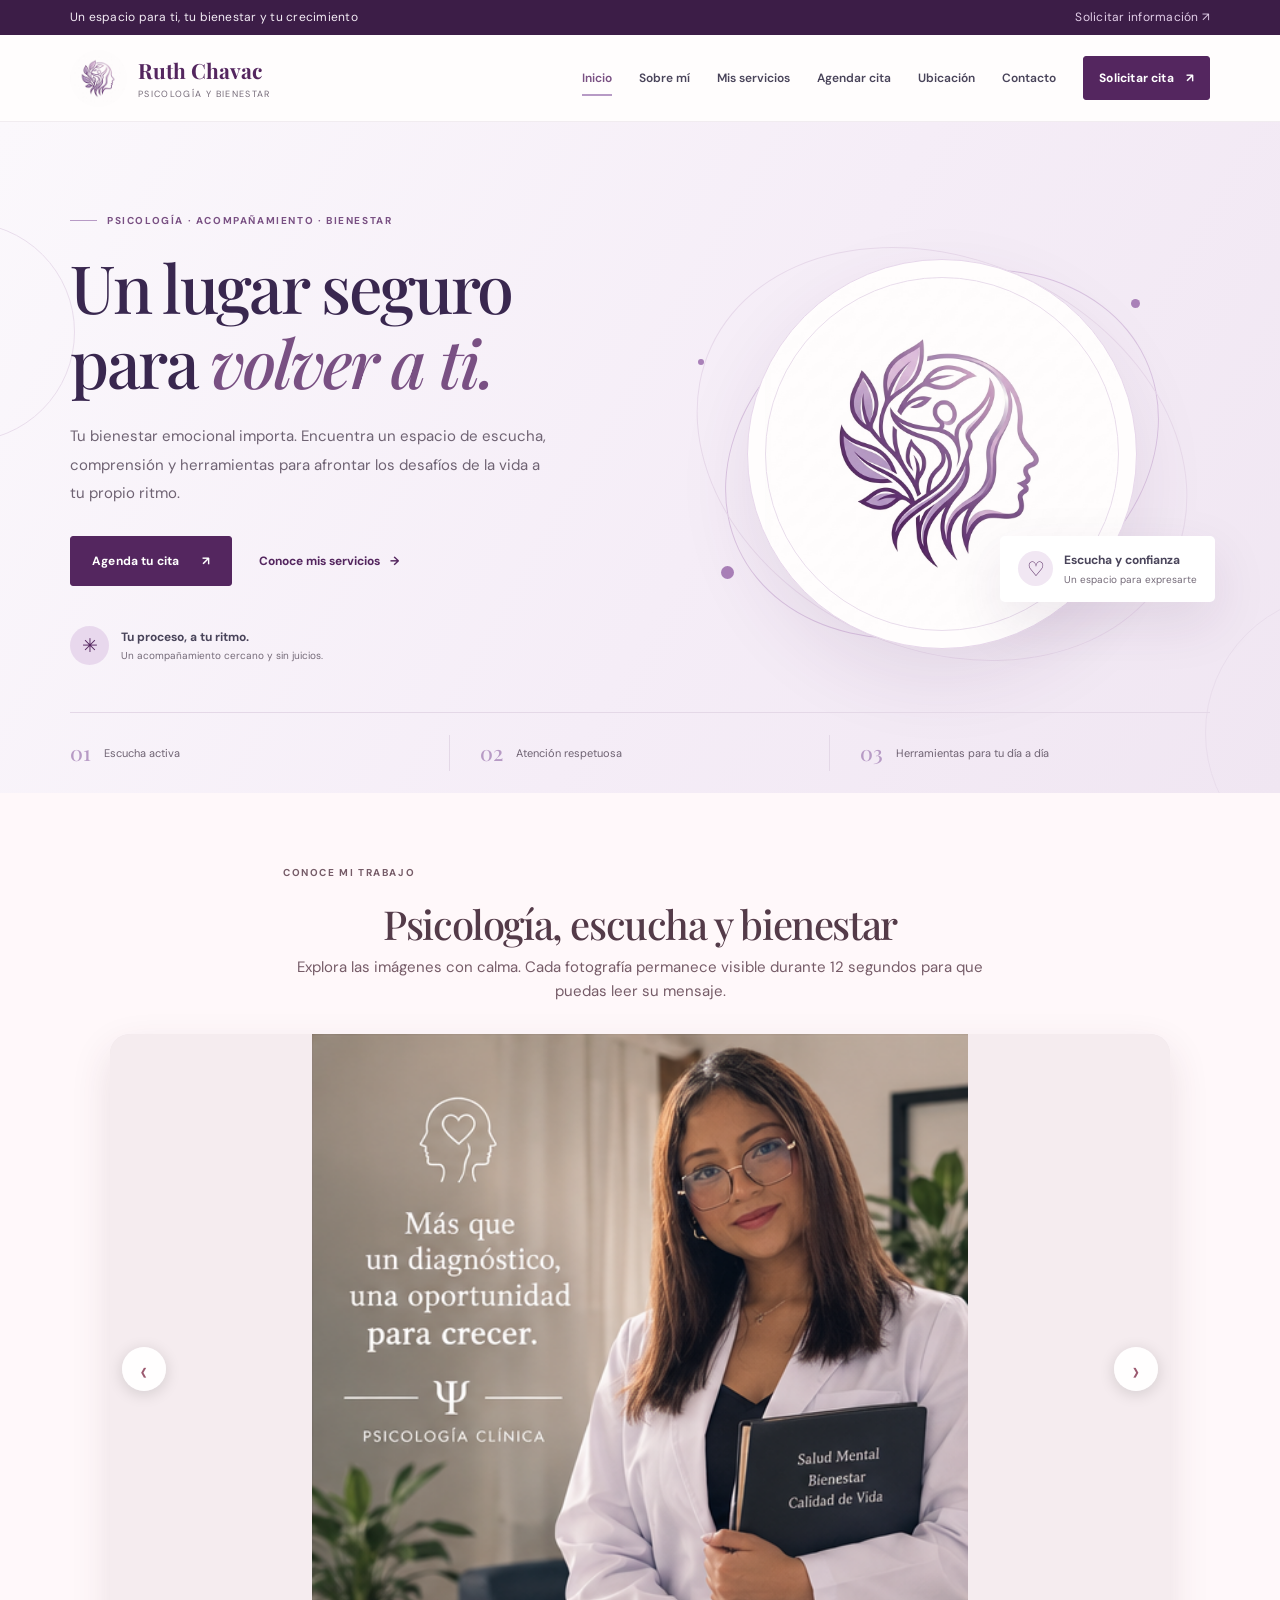
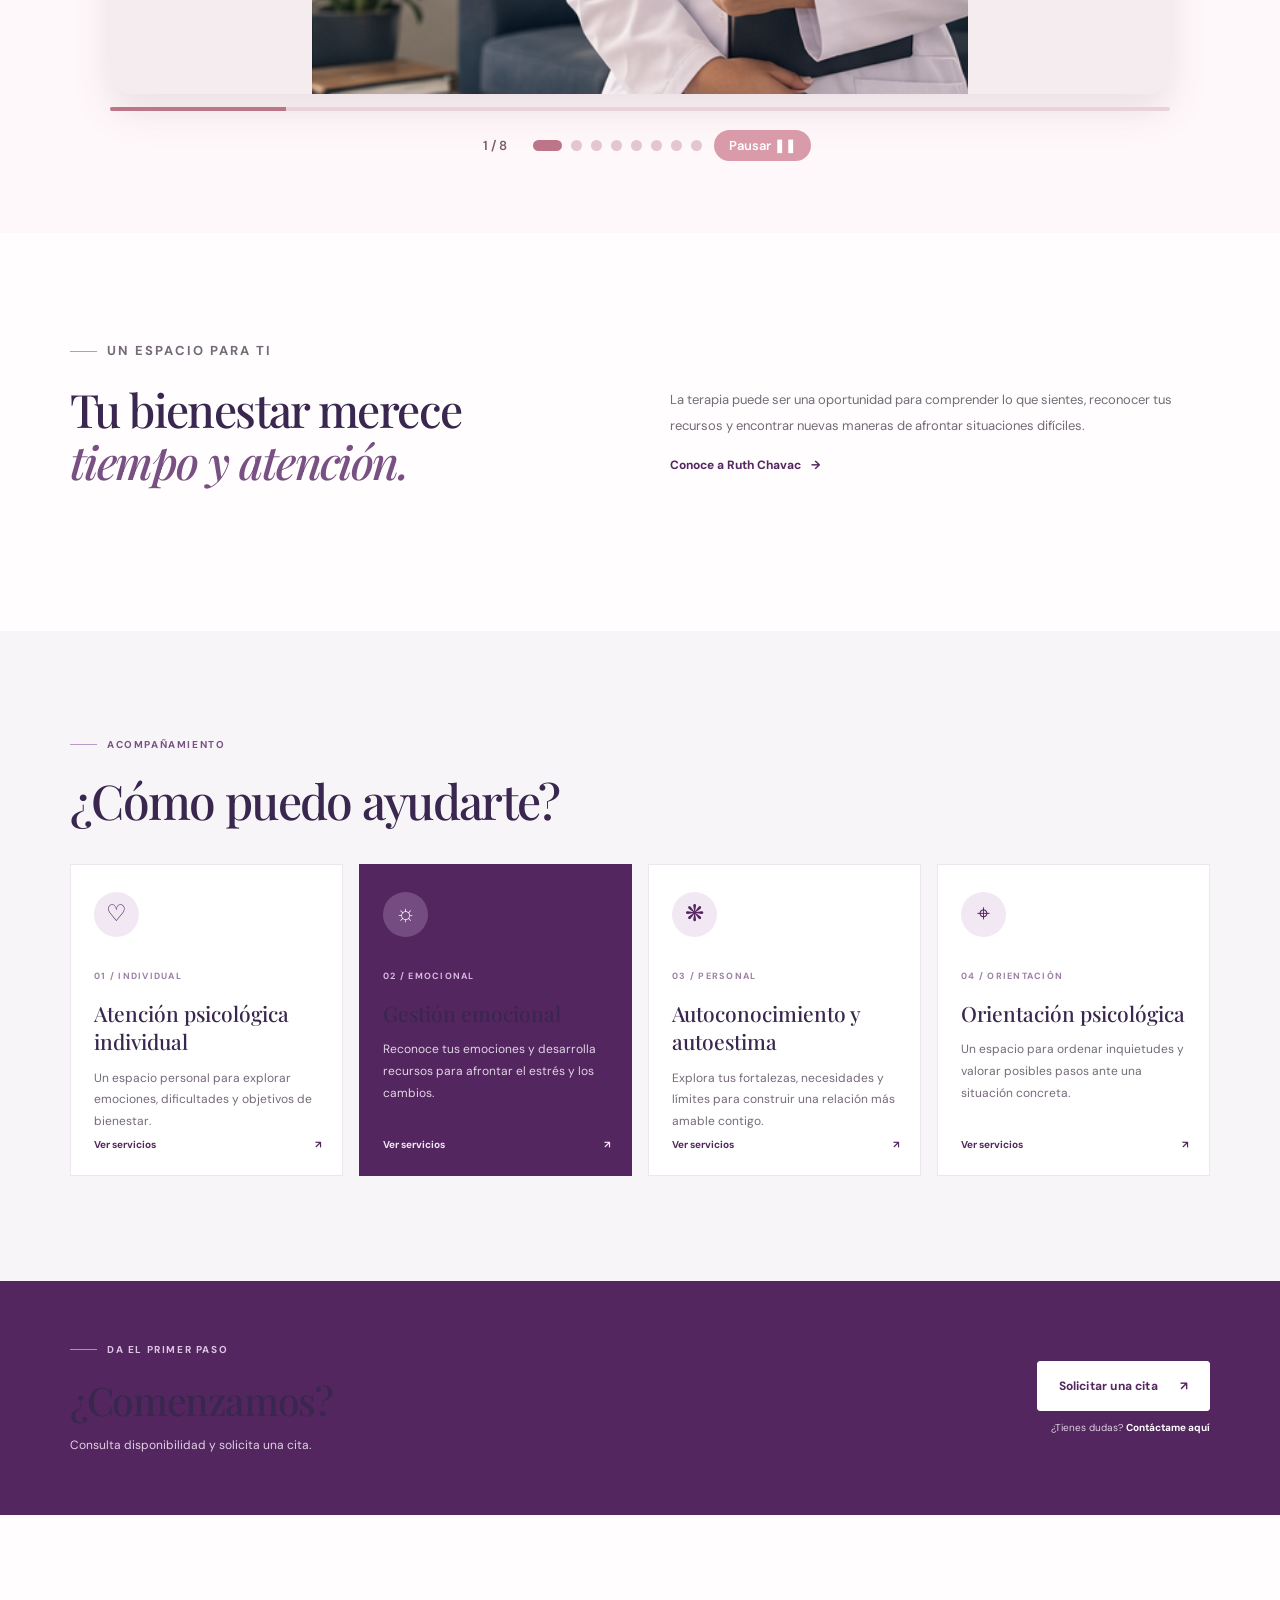
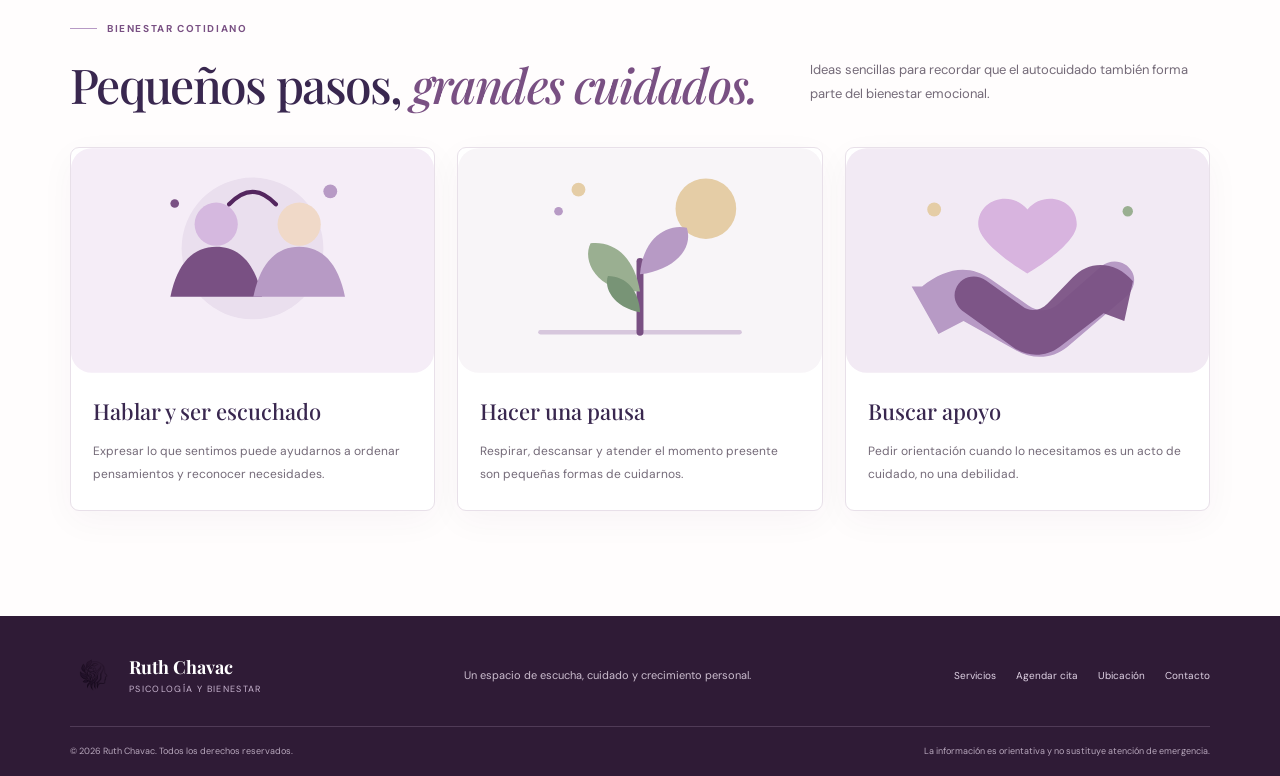
==== commit 4259a716: "Update index.html" ====
--- a/index.html
+++ b/index.html
@@ -259,7 +259,7 @@
         <div class="ruth-carousel-slide" role="group" aria-roledescription="diapositiva" aria-label="Imagen 4 de 8"><img src="foto-04.png" alt="Fotografía 4 de Ruth Chavac con mensaje sobre psicología" loading="lazy"></div>
         <div class="ruth-carousel-slide" role="group" aria-roledescription="diapositiva" aria-label="Imagen 5 de 8"><img src="foto-05.png" alt="Fotografía 5 de Ruth Chavac con mensaje sobre psicología" loading="lazy"></div>
         <div class="ruth-carousel-slide" role="group" aria-roledescription="diapositiva" aria-label="Imagen 6 de 8"><img src="foto-06.png" alt="Fotografía 6 de Ruth Chavac con mensaje sobre psicología" loading="lazy"></div>
-        <div class="ruth-carousel-slide" role="group" aria-roledescription="diapositiva" aria-label="Imagen 7 de 8"><img src="foto-07.png" alt="Fotografía 7 de Ruth Chavac con mensaje sobre psicología" loading="lazy"></div>
+        <div class="ruth-carousel-slide" role="group" aria-roledescription="diapositiva" aria-label="Imagen 7 de 8"><img src="foto07.png" alt="Fotografía 7 de Ruth Chavac con mensaje sobre psicología" loading="lazy"></div>
         <div class="ruth-carousel-slide" role="group" aria-roledescription="diapositiva" aria-label="Imagen 8 de 8"><img src="foto-08.png" alt="Fotografía 8 de Ruth Chavac con mensaje sobre psicología" loading="lazy"></div>
       </div>
     </div>
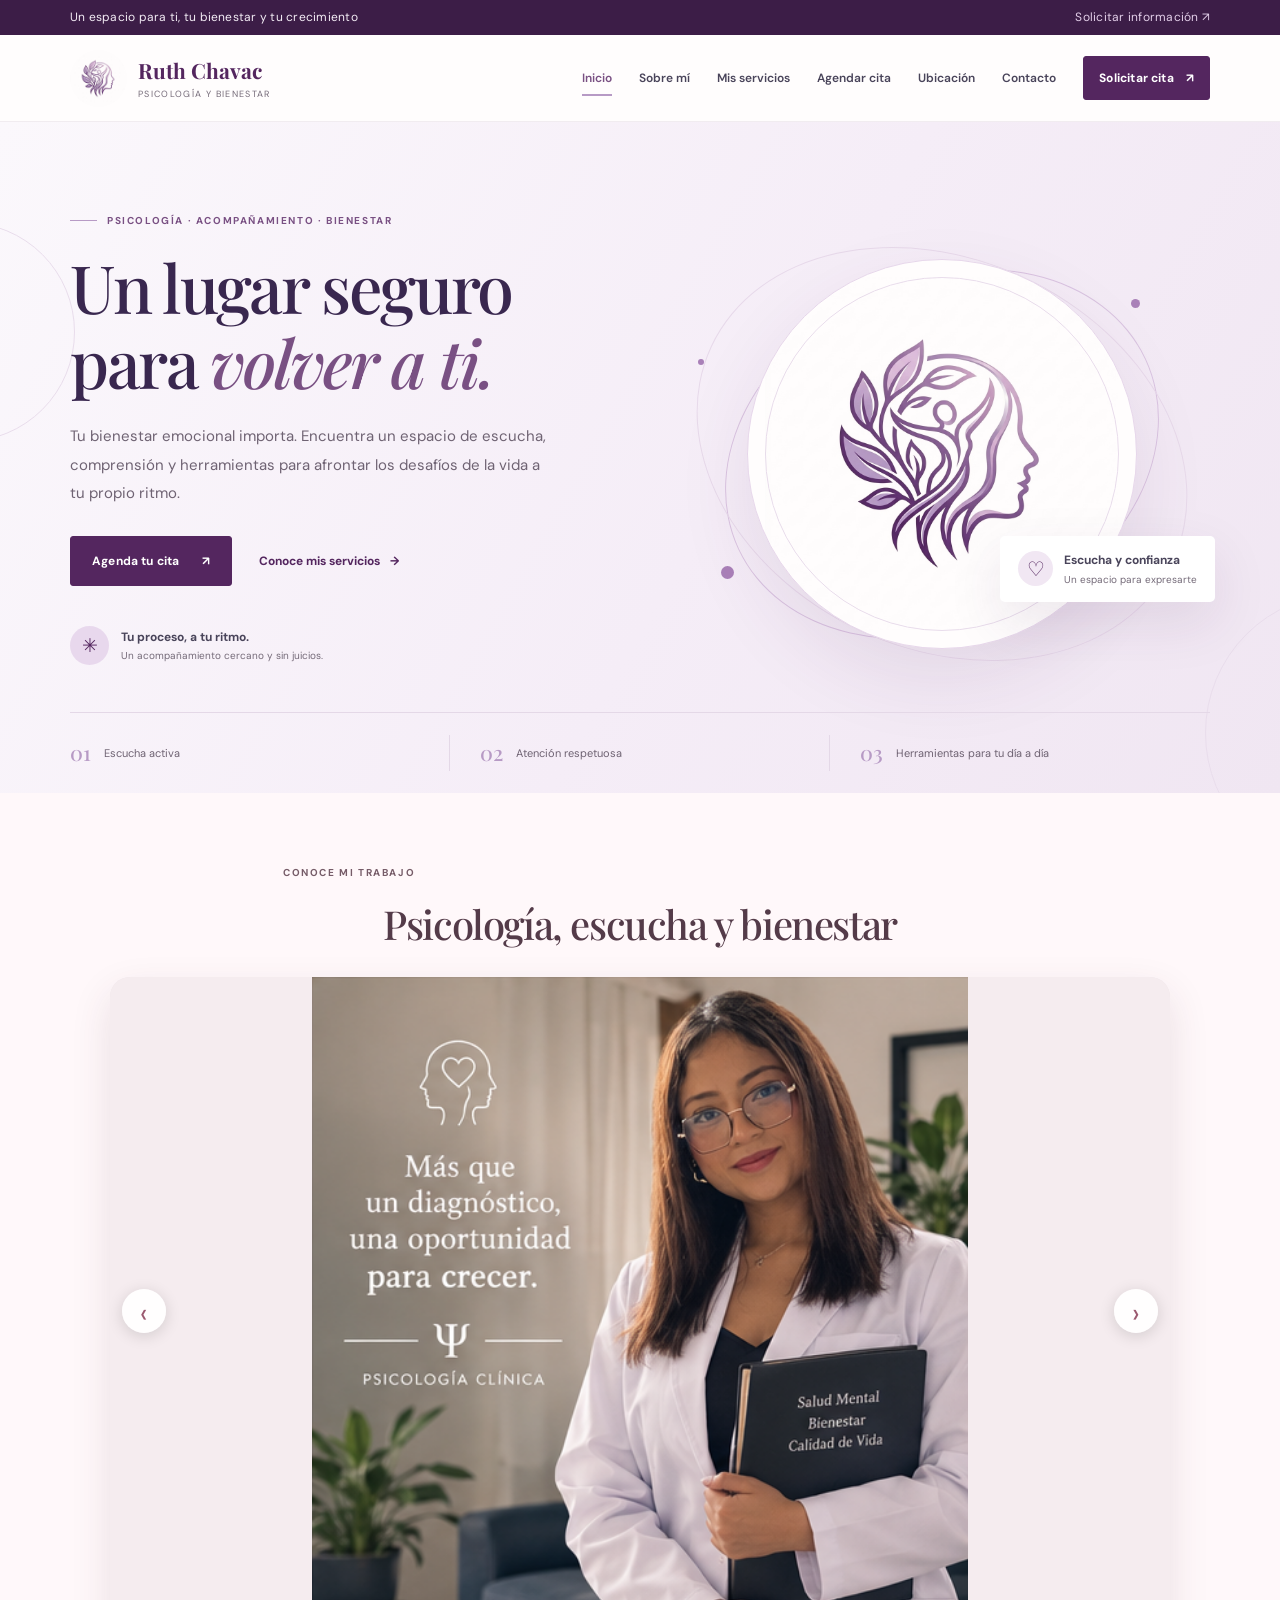
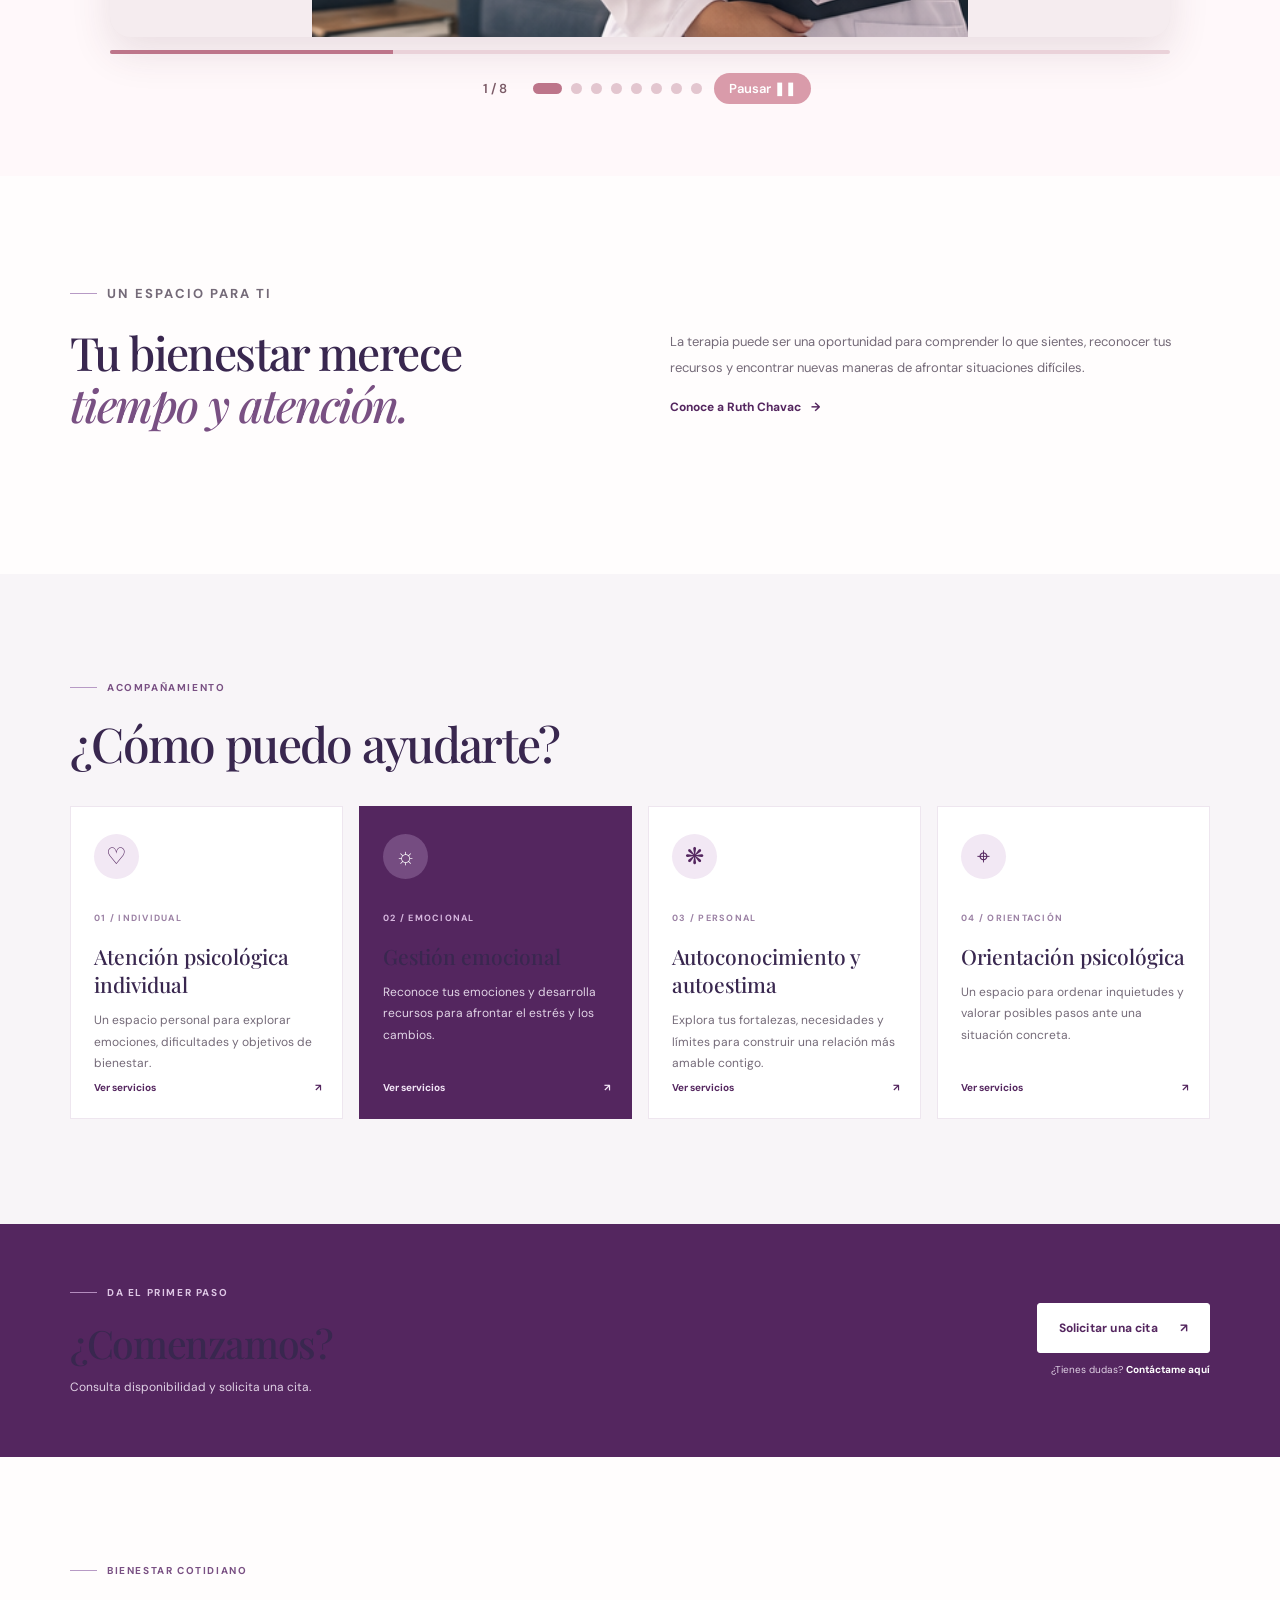
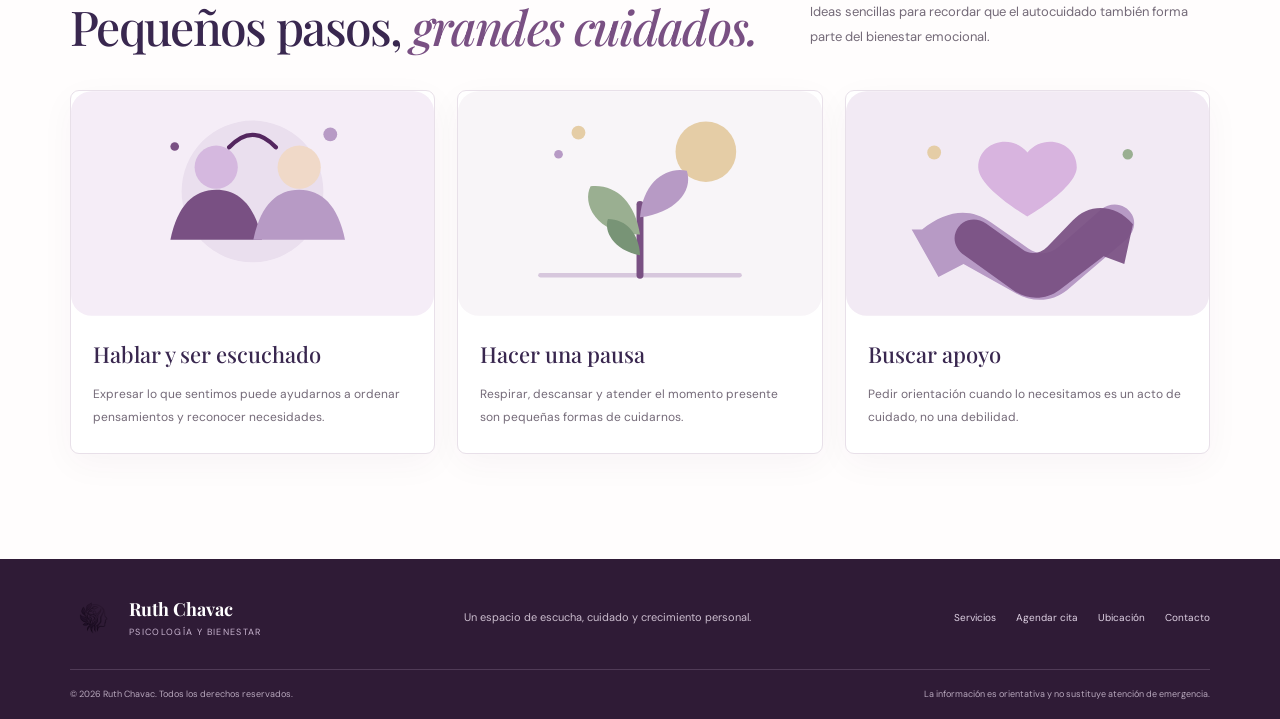
==== commit 74ea3a2c: "Update index.html" ====
--- a/index.html
+++ b/index.html
@@ -248,7 +248,7 @@
   <div class="ruth-carousel-heading">
     <p class="eyebrow">CONOCE MI TRABAJO</p>
     <h2 id="ruthCarouselTitle">Psicología, escucha y bienestar</h2>
-    <p>Explora las imágenes con calma. Cada fotografía permanece visible durante 12 segundos para que puedas leer su mensaje.</p>
+
   </div>
   <div class="ruth-carousel" id="ruthCarousel" aria-roledescription="carrusel" aria-label="Galería de psicología de Ruth Chavac">
     <div class="ruth-carousel-viewport">
